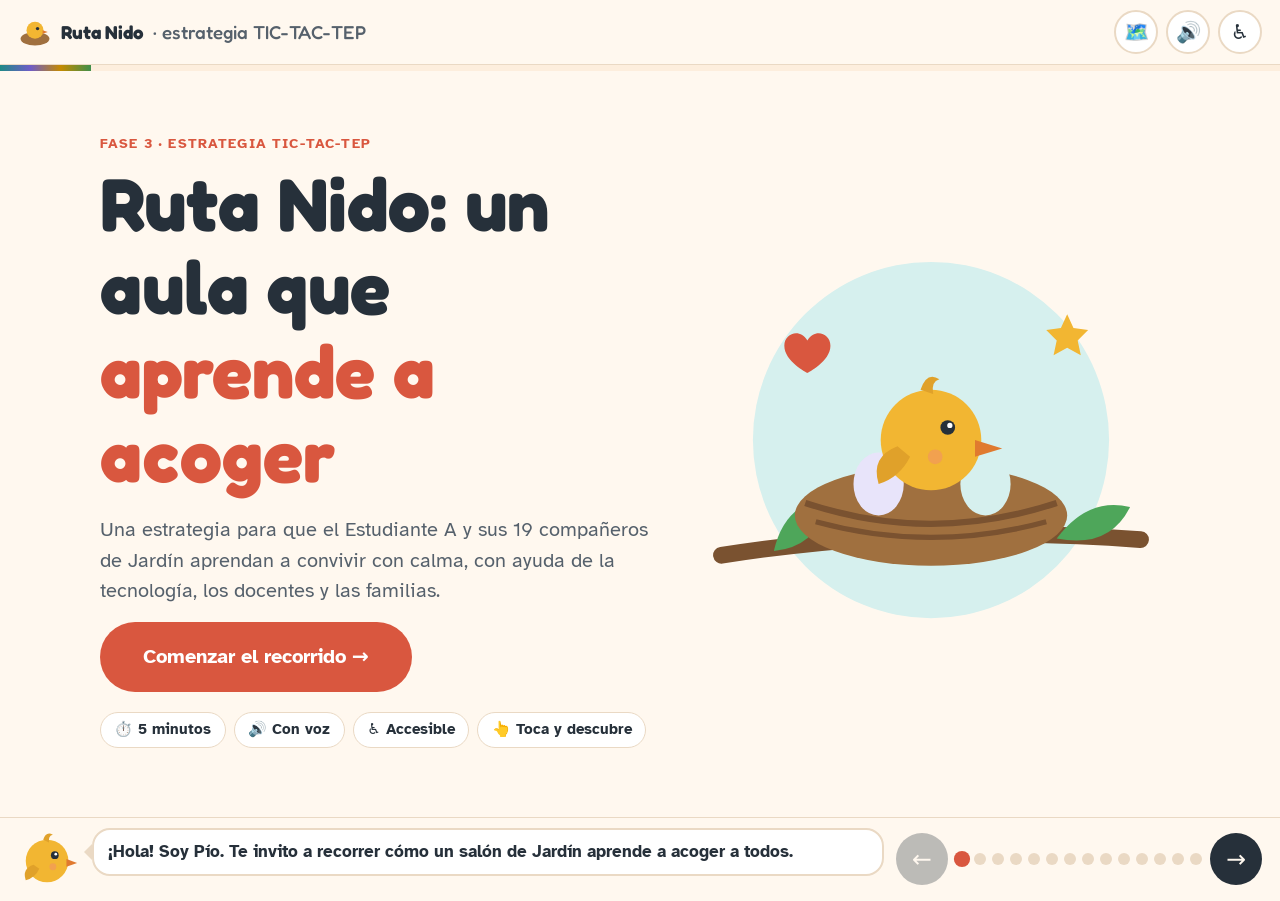
==== ruta-nido/index.html @ b6c03055 "Add files via upload" ====
<!doctype html>
<html lang="es">
<head>
<meta charset="utf-8">
<meta name="viewport" content="width=device-width, initial-scale=1, viewport-fit=cover">
<title>Ruta Nido</title>
<meta name="description" content="Ruta Nido: estrategia TIC-TAC-TEP para un aula de Jardín que aprende a acoger. Presentación interactiva y accesible.">
<link rel="preconnect" href="https://fonts.googleapis.com">
<link rel="preconnect" href="https://fonts.gstatic.com" crossorigin>
<link href="https://fonts.googleapis.com/css2?family=Atkinson+Hyperlegible:wght@400;700&family=Fredoka:wght@500;600;700&family=Lexend:wght@400;600&display=swap" rel="stylesheet">
<style>
:root{
  --bg:#fff8ef; --bg-2:#fdeedd; --surface:#fff; --ink:#26303a; --ink-soft:#56616c; --line:#ead9c4;
  --tic:#1f8a86; --tic-soft:#d6f0ee; --tac1:#6f5cc7; --tac1-soft:#e8e4fa; --tac2:#c48a00; --tac2-soft:#fdf0cc;
  --tep:#3f8f4b; --tep-soft:#dcf1de; --coral:#d9573f; --coral-soft:#fde1da; --sun:#f2b632;
  --focus:#1b4fd8; --shadow:0 12px 34px rgba(80,50,20,.12); --r:24px; --scale:1;
  --fb:"Atkinson Hyperlegible", system-ui, sans-serif; --fh:"Fredoka", "Atkinson Hyperlegible", system-ui, sans-serif;
}
@media (prefers-color-scheme: dark){ :root:not([data-theme="light"]){
  --bg:#1a1e24; --bg-2:#222831; --surface:#2a313b; --ink:#f3ede4; --ink-soft:#c3bbb0; --line:#3b4450;
  --tic:#4cc3bd; --tic-soft:#1f3b3a; --tac1:#a99bf0; --tac1-soft:#352f52; --tac2:#f5c55a; --tac2-soft:#4a3d1c;
  --tep:#7fcf89; --tep-soft:#24402a; --coral:#ff8a74; --coral-soft:#4a2b26; --focus:#8fb0ff; --shadow:0 12px 34px rgba(0,0,0,.4);
}}
:root[data-theme="dark"]{
  --bg:#1a1e24; --bg-2:#222831; --surface:#2a313b; --ink:#f3ede4; --ink-soft:#c3bbb0; --line:#3b4450;
  --tic:#4cc3bd; --tic-soft:#1f3b3a; --tac1:#a99bf0; --tac1-soft:#352f52; --tac2:#f5c55a; --tac2-soft:#4a3d1c;
  --tep:#7fcf89; --tep-soft:#24402a; --coral:#ff8a74; --coral-soft:#4a2b26; --focus:#8fb0ff; --shadow:0 12px 34px rgba(0,0,0,.4);
}
html.hc{ --bg:#000; --bg-2:#000; --surface:#000; --ink:#fff; --ink-soft:#fff; --line:#fff; --tic:#00ffff; --tic-soft:#000;
  --tac1:#ff9cff; --tac1-soft:#000; --tac2:#ffff00; --tac2-soft:#000; --tep:#7CFC00; --tep-soft:#000; --coral:#ffff00; --coral-soft:#000; --focus:#ffff00; --shadow:none }
html.hc .card, html.hc .pop-card, html.hc .flip-face{border:2px solid #fff !important}
html.dys{ --fb:"Lexend", system-ui, sans-serif; --fh:"Lexend", system-ui, sans-serif; letter-spacing:.03em; word-spacing:.12em }
html.calm *, html.calm *::before, html.calm *::after{animation:none !important; transition:none !important}
@media (prefers-reduced-motion: reduce){ *, *::before, *::after{animation-duration:.01ms !important; animation-iteration-count:1 !important; transition-duration:.01ms !important} }

*{box-sizing:border-box}
html{font-size:calc(17px * var(--scale))}
body{margin:0; background:var(--bg); color:var(--ink); font-family:var(--fb); line-height:1.55; overflow:hidden}
h1,h2,h3{font-family:var(--fh); line-height:1.12; margin:0 0 .4em}
h2{font-size:clamp(1.7rem, 4.2vw, 2.8rem)}
h3{font-size:1.25rem}
p{margin:0 0 .8em}
a{color:var(--tic); font-weight:700}
button{font-family:inherit}
:focus-visible{outline:4px solid var(--focus); outline-offset:3px; border-radius:10px}
h1[tabindex="-1"]:focus, h2[tabindex="-1"]:focus{outline:none}
.island-list{display:none; gap:10px; margin-top:12px}
.island-list button{display:flex; align-items:center; gap:12px; width:100%; text-align:left; border:3px solid var(--line); border-radius:18px; padding:12px 14px; background:var(--surface); color:var(--ink); font:700 1rem var(--fb); cursor:pointer}
.island-list .e{font-size:1.8rem}
.island-list small{display:block; font-weight:700; text-transform:uppercase; letter-spacing:.05em; font-size:.72rem}
@media (max-width:620px){ .map-wrap{display:none} .island-list{display:grid} }
.sr{position:absolute; width:1px; height:1px; overflow:hidden; clip:rect(0 0 0 0); white-space:nowrap}
.btn{display:inline-flex; align-items:center; justify-content:center; gap:.45em; padding:.8em 1.4em; border-radius:999px; border:2px solid transparent; font:700 1.02rem var(--fb); cursor:pointer; text-decoration:none; transition:transform .2s, box-shadow .2s; color:var(--ink); background:var(--surface)}
.btn:hover{transform:translateY(-2px); box-shadow:var(--shadow)}
.btn-main{background:var(--coral); color:#fff} html.hc .btn-main{color:#000}
.btn-line{border-color:var(--ink); background:transparent}
.btn-big{font-size:1.2rem; padding:1em 2em}
.card{background:var(--surface); border:1px solid var(--line); border-radius:var(--r); box-shadow:var(--shadow); padding:22px}
.tag{display:inline-block; padding:.25em .8em; border-radius:999px; font-weight:700; font-size:.82rem; text-transform:uppercase; letter-spacing:.06em}

/* ===== layout ===== */
.app{height:100vh; height:100dvh; display:grid; grid-template-rows:auto 1fr auto}
.top{display:flex; align-items:center; justify-content:space-between; gap:12px; padding:10px 18px; border-bottom:1px solid var(--line); background:var(--bg)}
.brand{display:flex; align-items:center; gap:.5em; font:700 1.1rem var(--fh)}
.brand svg{width:34px; height:34px}
.top-actions{display:flex; gap:8px; align-items:center}
.icon-btn{width:44px; height:44px; border-radius:50%; border:2px solid var(--line); background:var(--surface); color:var(--ink); font-size:1.2rem; cursor:pointer; display:grid; place-items:center}
.icon-btn:hover{border-color:var(--ink)}
.progress{height:6px; background:var(--bg-2)}
.progress i{display:block; height:100%; width:0; background:linear-gradient(90deg,var(--tic),var(--tac1),var(--tac2),var(--tep)); transition:width .5s}

.stage{position:relative; overflow:hidden}
.scene{position:absolute; inset:0; overflow-y:auto; overflow-x:hidden; padding:28px 18px 36px; display:flex; flex-direction:column; align-items:center; opacity:0; visibility:hidden; transform:translateX(60px); transition:opacity .5s, transform .5s, visibility 0s .5s}
.scene.back{transform:translateX(-60px)}
.scene.on{opacity:1; visibility:visible; transform:none; transition:opacity .5s, transform .5s}
.inner{width:100%; max-width:1080px; margin:auto 0}
.center{text-align:center}
.kicker{font-weight:700; text-transform:uppercase; letter-spacing:.08em; font-size:.85rem; margin-bottom:.4rem; display:block}
.lead{font-size:1.15rem; color:var(--ink-soft); max-width:60ch}
.center .lead{margin-left:auto; margin-right:auto}

/* guía Pío + navegación */
.guide{display:flex; align-items:center; gap:12px; padding:10px 18px; border-top:1px solid var(--line); background:var(--bg)}
.pio{width:62px; height:62px; flex:none; animation:bob 2.6s ease-in-out infinite}
@keyframes bob{50%{transform:translateY(-5px)}}
.bubble{position:relative; flex:1; background:var(--surface); border:2px solid var(--line); border-radius:18px; padding:9px 14px; font-weight:700; font-size:1rem; min-height:46px; display:flex; align-items:center}
.bubble::before{content:""; position:absolute; left:-10px; top:50%; margin-top:-8px; border:8px solid transparent; border-right-color:var(--line); border-left:0}
.bubble.pop{animation:pop .45s ease}
@keyframes pop{0%{transform:scale(.92); opacity:.3}100%{transform:none; opacity:1}}
.nav{display:flex; align-items:center; gap:8px; flex:none}
.nav .arrow{width:52px; height:52px; border-radius:50%; border:none; background:var(--ink); color:var(--bg); font-size:1.4rem; cursor:pointer}
.nav .arrow:disabled{opacity:.3; cursor:default}
.dots{display:flex; gap:6px; flex-wrap:wrap; max-width:260px; justify-content:center}
.dots button{width:12px; height:12px; border-radius:50%; border:none; background:var(--line); cursor:pointer; padding:0}
.dots button[aria-current="step"]{background:var(--coral); transform:scale(1.35)}
@media (max-width:760px){
  .guide{flex-wrap:wrap; padding:8px 12px}
  .pio{width:44px; height:44px}
  .bubble{font-size:.9rem; padding:6px 10px; min-height:0}
  .nav{width:100%; justify-content:space-between}
  .dots{max-width:200px}
  .scene{padding:18px 16px 28px}
  .brand span.long{display:none}
}

/* ===== 1 portada ===== */
.cover{display:grid; grid-template-columns:1.05fr .95fr; gap:30px; align-items:center}
@media (max-width:800px){ .cover{grid-template-columns:1fr; text-align:center} .cover .lead{margin:0 auto 1em} }
.cover h1{font-size:clamp(2.3rem, 6.5vw, 4.4rem); margin-bottom:.25em}
.cover h1 em{font-style:normal; color:var(--coral)}
.nest-svg{width:100%; max-width:440px; margin:auto}
.egg{animation:wiggle 3s ease-in-out infinite; transform-box:fill-box; transform-origin:bottom center}
.egg.e2{animation-delay:-1s} .egg.e3{animation-delay:-2s}
@keyframes wiggle{0%,80%,100%{transform:rotate(0)}85%{transform:rotate(-8deg)}90%{transform:rotate(8deg)}95%{transform:rotate(-4deg)}}
.leaf{animation:sway 4s ease-in-out infinite; transform-box:fill-box; transform-origin:left center}
@keyframes sway{50%{transform:rotate(6deg)}}
.chips{display:flex; flex-wrap:wrap; gap:8px; margin-top:1.2rem}
@media (max-width:800px){ .chips{justify-content:center} }
.chip{background:var(--surface); border:1px solid var(--line); border-radius:999px; padding:.35em .9em; font-weight:700; font-size:.88rem}

/* ===== 2 situación ===== */
.room-wrap{position:relative; max-width:820px; margin:16px auto 0}
.room-wrap svg{width:100%; height:auto; border-radius:var(--r); box-shadow:var(--shadow)}
.hotspot{position:absolute; width:58px; height:58px; margin:-29px 0 0 -29px; border-radius:50%; border:4px solid #fff; background:var(--coral); color:#fff; font-size:1.5rem; cursor:pointer; box-shadow:0 0 0 0 rgba(217,87,63,.6); animation:ping 1.8s infinite}
.hotspot.seen{background:var(--tep); animation:none}
@keyframes ping{70%{box-shadow:0 0 0 18px rgba(217,87,63,0)}100%{box-shadow:0 0 0 0 rgba(217,87,63,0)}}
.reveal-line{margin-top:18px; font:600 clamp(1.2rem,3vw,1.7rem) var(--fh); opacity:0; transform:translateY(10px); transition:.6s}
.reveal-line.show{opacity:1; transform:none}
.reveal-line em{font-style:normal; color:var(--coral)}
.counter{font-weight:700; color:var(--ink-soft)}

/* ===== 3 propósito ===== */
.question{font:600 clamp(1.4rem, 3.6vw, 2.3rem) var(--fh); max-width:26ch; margin:0 auto .8em}
.three{display:grid; grid-template-columns:repeat(3,1fr); gap:18px; margin-top:12px}
@media (max-width:760px){ .three{grid-template-columns:1fr} }
.flip{perspective:1000px; border:none; background:none; padding:0; cursor:pointer; height:230px; color:inherit; text-align:center}
.flip-in{position:relative; width:100%; height:100%; transition:transform .7s cubic-bezier(.3,1.25,.6,1); transform-style:preserve-3d}
.flip[aria-pressed="true"] .flip-in{transform:rotateY(180deg)}
.flip-face{position:absolute; inset:0; backface-visibility:hidden; border-radius:var(--r); display:flex; flex-direction:column; align-items:center; justify-content:center; gap:8px; padding:18px; box-shadow:var(--shadow); border:1px solid var(--line); background:var(--surface)}
.flip-back{transform:rotateY(180deg)}
.flip-face .big{font-size:3rem}
.flip-face .t{font:700 1.3rem var(--fh)}
.flip-face .hint{font-size:.85rem; color:var(--ink-soft); font-weight:700}
.flip-back p{font-size:1.05rem; margin:0}
html.calm .flip[aria-pressed="true"] .flip-front{display:none}
html.calm .flip[aria-pressed="true"] .flip-back{transform:none}

/* ===== 4 mapa ===== */
.map-wrap{position:relative; max-width:960px; margin:8px auto 0}
.map-wrap svg{width:100%; height:auto}
.island{cursor:pointer}
.island:focus-visible{outline:none}
.island:focus-visible circle.base, .island:hover circle.base{stroke:var(--ink); stroke-width:5}
.island .float{animation:bob 3s ease-in-out infinite}
.path-dash{stroke-dasharray:14 12; animation:march 1.6s linear infinite}
@keyframes march{to{stroke-dashoffset:-26}}
.dua-band{display:block; width:100%; max-width:760px; margin:10px auto 0; border:3px dashed var(--line); border-radius:18px; padding:12px; background:transparent; color:var(--ink); font:700 1.05rem var(--fb); cursor:pointer}
.dua-band:hover{border-color:var(--ink)}

/* ===== momentos comunes ===== */
.moment-head{display:flex; flex-wrap:wrap; align-items:center; justify-content:space-between; gap:12px; margin-bottom:16px}
.moment-head .tag{color:#fff} html.hc .moment-head .tag{color:#000}
.back-map{font-size:.95rem}
.split{display:grid; grid-template-columns:1fr 1fr; gap:20px}
@media (max-width:820px){ .split{grid-template-columns:1fr} }

/* TIC */
.roles{display:grid; grid-template-columns:repeat(3,1fr); gap:14px}
@media (max-width:620px){ .roles{grid-template-columns:1fr} }
.role{border:3px solid var(--line); background:var(--surface); border-radius:20px; padding:18px 12px; cursor:pointer; text-align:center; color:var(--ink); transition:transform .25s, border-color .25s}
.role:hover{transform:translateY(-4px); border-color:var(--tic)}
.role .big{font-size:2.6rem; display:block}
.role b{display:block; font:700 1.15rem var(--fh)}
.role span.s{font-size:.9rem; color:var(--ink-soft)}
.agenda{display:grid; grid-template-columns:repeat(8,1fr); gap:8px; margin-top:12px}
@media (max-width:820px){ .agenda{grid-template-columns:repeat(4,1fr)} }
.picto{border:3px solid var(--line); background:var(--surface); color:var(--ink); border-radius:16px; padding:10px 4px; cursor:pointer; text-align:center; transition:transform .3s, border-color .3s, opacity .3s}
.picto .e{font-size:2rem; display:block}
.picto .n{font-size:.8rem; font-weight:700; display:block; line-height:1.2}
.picto.now{border-color:var(--sun); transform:scale(1.1); box-shadow:0 0 0 5px rgba(242,182,50,.3)}
.picto.done{opacity:.45}

/* TAC crear */
.breathe{display:flex; flex-direction:column; align-items:center; gap:14px; padding:10px}
.balloon{width:190px; height:190px; position:relative; transform:scale(.55); transition:transform 4s ease-in-out}
.balloon.in{transform:scale(1)}
.balloon .body{position:absolute; inset:0; border-radius:50% 50% 48% 48%; background:radial-gradient(circle at 34% 28%, rgba(255,255,255,.55), transparent 38%), #e0503a}
.balloon .face{position:absolute; inset:0; display:grid; place-items:center; font-size:3rem}
.balloon::after{content:""; position:absolute; left:50%; bottom:-46px; width:2px; height:46px; background:var(--ink-soft)}
.breath-label{font:700 1.5rem var(--fh); min-height:1.6em}
.faces{display:flex; flex-wrap:wrap; gap:10px; justify-content:center}
.faces button{border:3px solid var(--line); background:var(--surface); color:var(--ink); border-radius:18px; padding:8px 10px; cursor:pointer; min-width:86px; font-weight:700; font-size:.85rem}
.faces button span{display:block; font-size:2.2rem}
.faces button[aria-pressed="true"]{border-color:var(--tac1); background:var(--tac1-soft); transform:translateY(-3px)}
.book{display:flex; gap:10px; overflow-x:auto; padding:6px 2px 10px; margin-top:10px; min-height:140px}
.page{flex:none; width:150px; background:var(--surface); border:1px solid var(--line); border-radius:14px; padding:10px; text-align:center; box-shadow:var(--shadow); animation:pop .45s}
.page .f{font-size:1.9rem}
.page p{font-size:.85rem; margin:.3em 0 0; font-weight:700}
.book-empty{color:var(--ink-soft); font-size:.95rem; align-self:center}

/* TAC colaborar */
.corner{position:relative; border-radius:var(--r); background:var(--tac2-soft); border:3px dashed var(--tac2); min-height:250px; padding:16px; overflow:hidden}
.corner h3{margin:0}
.corner-items{display:flex; flex-wrap:wrap; gap:8px; margin-top:12px}
.corner-items span{font-size:2.6rem; animation:drop .6s cubic-bezier(.3,1.6,.5,1)}
@keyframes drop{from{transform:translateY(-60px) scale(.4); opacity:0}}
.corner-empty{color:var(--ink-soft); font-weight:700; margin-top:10px}
.objects{display:grid; grid-template-columns:repeat(3,1fr); gap:10px}
.obj{border:3px solid var(--line); background:var(--surface); color:var(--ink); border-radius:16px; padding:10px 6px; cursor:pointer; font-weight:700; font-size:.88rem}
.obj span{display:block; font-size:2rem}
.obj[aria-pressed="true"]{border-color:var(--tac2); background:var(--tac2-soft)}
.notes{display:flex; flex-wrap:wrap; gap:10px; margin-top:14px}
.note{background:#fff3b0; color:#26303a; padding:10px 12px; border-radius:4px 14px 14px 14px; font-weight:700; font-size:.92rem; box-shadow:0 4px 10px rgba(0,0,0,.12); transform:rotate(-2deg); animation:pop .5s}
.note:nth-child(even){transform:rotate(2deg); background:#d9f2ff}
html.hc .note{background:#000; color:#fff; border:2px solid #fff}

/* TEP */
.compare{position:relative; border-radius:var(--r); overflow:hidden; box-shadow:var(--shadow); aspect-ratio:16/10; background:var(--surface)}
.compare svg{position:absolute; inset:0; width:100%; height:100%}
.compare .after{clip-path:inset(0 0 0 var(--cut, 50%))}
.compare .handle{position:absolute; top:0; bottom:0; left:var(--cut, 50%); width:4px; margin-left:-2px; background:#fff; box-shadow:0 0 0 1px rgba(0,0,0,.2); pointer-events:none}
.compare .handle::after{content:"⟷"; position:absolute; top:50%; left:50%; transform:translate(-50%,-50%); width:40px; height:40px; border-radius:50%; background:#fff; color:#26303a; display:grid; place-items:center; font-weight:700; box-shadow:var(--shadow)}
.compare .lbl{position:absolute; top:10px; padding:.25em .8em; border-radius:999px; font-weight:700; font-size:.85rem; background:rgba(255,255,255,.9); color:#26303a}
.slider{width:100%; margin-top:10px; accent-color:var(--tep)}
.wins{display:grid; gap:10px; margin-top:10px}
.win{display:flex; gap:12px; align-items:center; padding:12px 14px; border-radius:16px; background:var(--tep-soft); font-weight:700; opacity:.35; transition:opacity .5s}
.win .ck{width:34px; height:34px; border-radius:50%; flex:none; display:grid; place-items:center; background:var(--surface); border:3px solid var(--tep); color:var(--tep); font-size:1.1rem}
.win.done{opacity:1}
.win.done .ck{background:var(--tep); color:#fff; animation:pop .4s}
.lights{display:flex; gap:12px; margin-top:12px; flex-wrap:wrap}
.lights button{border:3px solid var(--line); background:var(--surface); color:var(--ink); border-radius:18px; padding:10px 14px; cursor:pointer; font-weight:700; display:flex; align-items:center; gap:8px}
.lights i{width:26px; height:26px; border-radius:50%; display:inline-block}

/* DUA wheel */
.wheel-grid{display:grid; grid-template-columns:.9fr 1.1fr; gap:24px; align-items:center}
@media (max-width:820px){ .wheel-grid{grid-template-columns:1fr} }
.wheel{max-width:380px; width:100%; margin:auto; animation:turn 1.2s ease-out}
@keyframes turn{from{transform:rotate(-120deg)}}
.sector{cursor:pointer; transition:transform .25s; transform-origin:200px 200px}
.sector:hover, .sector:focus-visible, .sector.sel{transform:scale(1.05)}
.sector:focus-visible{outline:none}
.sector:focus-visible path{stroke:var(--ink); stroke-width:5}
.dua-panel{min-height:280px}
.dua-panel ul{padding-left:1.1em; margin:0}
.dua-panel li{margin-bottom:.55em}
.dua-panel li b{color:var(--coral)}

/* tools */
.tools{display:grid; grid-template-columns:repeat(3,1fr); gap:16px}
@media (max-width:820px){ .tools{grid-template-columns:1fr 1fr} }
@media (max-width:480px){ .tools{grid-template-columns:1fr} }
.tools .flip{height:210px}
.tools .flip-back{background:var(--tic-soft); text-align:left; align-items:flex-start; justify-content:flex-start; overflow:auto}
.tools .flip-back b{font-family:var(--fh)}
.tools .flip-back p{font-size:.95rem}

/* game */
.game{display:grid; grid-template-columns:1fr 1fr; gap:22px}
@media (max-width:760px){ .game{grid-template-columns:1fr} }
.col{display:grid; gap:10px; align-content:start}
.col h3{margin:0 0 4px}
.pickb{border:3px solid var(--line); background:var(--surface); color:var(--ink); border-radius:16px; padding:12px 14px; cursor:pointer; text-align:left; font-weight:700; font-size:1rem; display:flex; gap:10px; align-items:center; transition:transform .2s, border-color .2s, background .2s}
.pickb .e{font-size:1.6rem}
.pickb[aria-pressed="true"]{border-color:var(--coral); background:var(--coral-soft)}
.pickb.ok{border-color:var(--tep); background:var(--tep-soft); cursor:default}
.pickb.ok::after{content:"✔"; margin-left:auto; color:var(--tep); font-size:1.3rem}
.pickb.no{animation:shake .4s}
@keyframes shake{25%{transform:translateX(-6px)}75%{transform:translateX(6px)}}
.score{font:700 1.3rem var(--fh); text-align:center; margin-top:14px}
.confetti{position:fixed; inset:0; pointer-events:none; z-index:300; overflow:hidden}
.confetti i{position:absolute; top:-20px; width:12px; height:18px; border-radius:3px; animation:fall 2.4s linear forwards}
@keyframes fall{to{transform:translateY(110vh) rotate(720deg)}}

/* cierre */
.end-nest{width:min(420px, 90%); margin:0 auto}
.bird{animation:flyin 1s cubic-bezier(.3,1.3,.5,1) both}
@keyframes flyin{from{transform:translate(-120px,-120px) scale(.3); opacity:0}}
.links{display:flex; flex-wrap:wrap; gap:10px; justify-content:center; margin:16px 0}
.credits{font-size:.9rem; color:var(--ink-soft); max-width:70ch; margin:0 auto}


/* explicaciones */
.explain{display:grid; grid-template-columns:repeat(3,1fr); gap:12px; margin:0 0 16px}
@media (max-width:820px){ .explain{grid-template-columns:1fr} }
.explain > div{background:var(--surface); border:1px solid var(--line); border-top:6px solid var(--c, var(--tic)); border-radius:16px; padding:14px}
.explain b.q{display:block; font:700 1.02rem var(--fh); margin-bottom:.25em}
.explain p{margin:0 0 .4em; font-size:.95rem}
.explain .open{display:flex; flex-wrap:wrap; gap:6px; margin-top:6px}
.explain .open a{font-size:.88rem; padding:.45em .8em; border-radius:999px; background:var(--c, var(--tic)); color:#fff; text-decoration:none; font-weight:700}
html.hc .explain .open a{color:#000}
.caption{font-size:.98rem; background:var(--bg-2); border-radius:12px; padding:10px 14px; margin:8px 0 0}
/* escalera TIC TAC TEP */
.stairs{display:grid; grid-template-columns:repeat(3,1fr); gap:12px; align-items:end; max-width:820px; margin:14px auto 0}
.stair{border:none; cursor:pointer; border-radius:20px 20px 8px 8px; color:#fff; padding:16px 10px; text-align:center; font-family:var(--fb); transition:transform .25s, box-shadow .25s; display:flex; flex-direction:column; justify-content:flex-end; gap:4px}
html.hc .stair{color:#000; border:3px solid #fff}
.stair:hover, .stair[aria-pressed="true"]{transform:translateY(-6px); box-shadow:var(--shadow)}
.stair[aria-pressed="true"]{outline:4px solid var(--ink); outline-offset:3px}
.stair .e{font-size:2.4rem}
.stair b{font:700 1.8rem var(--fh)}
.stair span.s{font-weight:700; font-size:.92rem}
.s1{background:var(--tic); height:150px} .s2{background:var(--tac1); height:205px} .s3{background:var(--tep); height:260px}
.stair-base{max-width:820px; margin:0 auto; height:10px; border-radius:6px; background:var(--line)}
.arrow-up{max-width:820px; margin:6px auto 0; display:flex; justify-content:space-between; font-weight:700; color:var(--ink-soft); font-size:.9rem}
.def{max-width:900px; margin:16px auto 0; text-align:left}
.def-grid{display:grid; grid-template-columns:1fr 1fr; gap:12px; margin-top:10px}
@media (max-width:700px){ .def-grid{grid-template-columns:1fr} }
.def-grid > div{background:var(--bg-2); border-radius:14px; padding:12px 14px}
.def-grid b{display:block; font:700 .95rem var(--fh); margin-bottom:.2em}
/* kit */
.kitgrid{display:grid; grid-template-columns:repeat(auto-fill, minmax(230px,1fr)); gap:12px; margin-top:14px; text-align:left}
.kitc{font-weight:400; display:flex; flex-direction:column; gap:4px; text-decoration:none; color:var(--ink); background:var(--surface); border:1px solid var(--line); border-left:8px solid var(--c); border-radius:16px; padding:14px; box-shadow:var(--shadow); transition:transform .2s}
a.kitc:hover{transform:translateY(-4px)}
.kitc .e{font-size:1.9rem}
.kitc b{font:700 1.08rem var(--fh)}
.kitc .m{font-size:.85rem; color:var(--ink-soft)}
.kitc .go{margin-top:auto; font-weight:700; color:var(--c)}
.kitc.todo{border-left-style:dashed; background:var(--bg-2)}

/* modal */
.modal{position:fixed; inset:0; z-index:250; display:none; place-items:center; padding:16px; background:rgba(20,24,30,.55)}
.modal.open{display:grid}
.pop-card{background:var(--surface); color:var(--ink); border-radius:var(--r); max-width:560px; width:100%; max-height:85vh; overflow:auto; padding:26px; box-shadow:0 30px 80px rgba(0,0,0,.35); animation:pop .35s}
.pop-card .big{font-size:3rem}
.pop-card ul, .pop-card ol{padding-left:1.2em}
.pop-card li{margin-bottom:.4em}
.pop-actions{display:flex; gap:10px; flex-wrap:wrap; margin-top:16px}

/* a11y panel */
.a11y{position:fixed; right:14px; top:68px; z-index:260; width:min(320px, calc(100vw - 28px)); background:var(--surface); border:1px solid var(--line); border-radius:20px; box-shadow:0 20px 60px rgba(0,0,0,.25); padding:16px; display:none}
.a11y.open{display:block; animation:pop .3s}
.opt{display:flex; justify-content:space-between; align-items:center; gap:10px; padding:9px 0; border-bottom:1px solid var(--line); font-weight:700}
.opt:last-child{border-bottom:none}
.toggle{position:relative; width:52px; height:28px; border-radius:999px; border:2px solid var(--ink); background:var(--bg-2); cursor:pointer; flex:none}
.toggle::after{content:""; position:absolute; top:3px; left:3px; width:18px; height:18px; border-radius:50%; background:var(--ink); transition:left .2s}
.toggle[aria-checked="true"]{background:var(--tic)}
.toggle[aria-checked="true"]::after{left:27px; background:#fff}
.size button{width:38px; height:34px; border-radius:10px; border:2px solid var(--ink); background:var(--bg); color:var(--ink); font-weight:700; cursor:pointer}
</style>
</head>
<body>
<div class="app">
  <header>
    <div class="top">
      <div class="brand"><svg viewBox="0 0 40 40" aria-hidden="true"><ellipse cx="20" cy="28" rx="17" ry="8" fill="#a0703f"/><circle cx="20" cy="18" r="10" fill="#f2b632"/><circle cx="23" cy="16" r="2" fill="#26303a"/><path d="M29 18l6 2-6 2z" fill="#e07a2f"/></svg>Ruta Nido <span class="long" style="font-weight:500; color:var(--ink-soft)">· estrategia TIC-TAC-TEP</span></div>
      <div class="top-actions">
        <button class="icon-btn" id="mapBtn" aria-label="Ir al mapa de la ruta" title="Mapa">🗺️</button>
        <button class="icon-btn" id="sayBtn" aria-label="Escuchar a Pío" title="Escuchar">🔊</button>
        <button class="icon-btn" id="aBtn" aria-label="Opciones de accesibilidad" aria-expanded="false" aria-controls="a11y" title="Accesibilidad">♿</button>
      </div>
    </div>
    <div class="progress" aria-hidden="true"><i id="prog"></i></div>
  </header>

  <main class="stage" id="stage">

  <!-- 1 PORTADA -->
  <section class="scene" data-title="Portada" data-pio="¡Hola! Soy Pío. Te invito a recorrer cómo un salón de Jardín aprende a acoger a todos." aria-labelledby="h1">
    <div class="inner cover">
      <div>
        <span class="kicker" style="color:var(--coral)">Fase 3 · Estrategia TIC-TAC-TEP</span>
        <h1 id="h1">Ruta Nido: un aula que <em>aprende a acoger</em></h1>
        <p class="lead">Una estrategia para que el Estudiante A y sus 19 compañeros de Jardín aprendan a convivir con calma, con ayuda de la tecnología, los docentes y las familias.</p>
        <button class="btn btn-main btn-big" data-go="1">Comenzar el recorrido →</button>
        <div class="chips"><span class="chip">⏱️ 5 minutos</span><span class="chip">🔊 Con voz</span><span class="chip">♿ Accesible</span><span class="chip">👆 Toca y descubre</span></div>
      </div>
      <svg class="nest-svg" viewBox="0 0 420 380" aria-hidden="true">
        <circle cx="210" cy="190" r="170" fill="var(--tic-soft)"/>
        <path d="M10 300 Q 200 270 410 285" stroke="#7a5230" stroke-width="16" fill="none" stroke-linecap="round"/>
        <path class="leaf" d="M330 284 q 30 -40 70 -30 q -20 40 -70 30z" fill="#4ea65a"/>
        <path class="leaf" d="M60 296 q 10 -45 50 -50 q -5 45 -50 50z" fill="#4ea65a" style="animation-delay:-2s"/>
        <ellipse cx="210" cy="262" rx="130" ry="48" fill="#a0703f"/>
        <path d="M90 250 q 120 40 240 0" stroke="#7a5230" stroke-width="6" fill="none"/>
        <path d="M100 268 q 110 30 220 0" stroke="#7a5230" stroke-width="5" fill="none"/>
        <ellipse class="egg" cx="160" cy="232" rx="24" ry="30" fill="#e8e4fa"/>
        <ellipse class="egg e2" cx="262" cy="232" rx="24" ry="30" fill="#d6f0ee"/>
        <g class="egg e3"><circle cx="210" cy="190" r="48" fill="#f2b632"/><circle cx="226" cy="178" r="7" fill="#26303a"/><circle cx="228" cy="176" r="2.5" fill="#fff"/>
          <path d="M252 190 l 26 8 l -26 8z" fill="#e07a2f"/><path d="M178 196 q -26 10 -18 36 q 20 -6 30 -26z" fill="#e0a12a"/>
          <path d="M200 142 q 6 -18 18 -10 q -8 2 -6 14z" fill="#e0a12a"/><circle cx="214" cy="206" r="7" fill="#f28b6b" opacity=".5"/></g>
        <g fill="var(--coral)"><path d="M70 100c0-12 15-17 22-5 7-12 22-7 22 5 0 15-22 26-22 26s-22-11-22-26z" class="egg"/></g>
        <g fill="var(--sun)"><path d="M340 70l6 13 14 2-10 10 3 14-13-7-13 7 3-14-10-10 14-2z" class="egg e2"/></g>
      </svg>
    </div>
  </section>

  <!-- 2 SITUACIÓN -->
  <section class="scene" data-title="¿Qué pasa en Jardín?" data-pio="Toca los tres puntos rojos para descubrir qué pasa en el salón." aria-labelledby="h2">
    <div class="inner center">
      <span class="kicker" style="color:var(--coral)">La situación</span>
      <h2 id="h2">¿Qué pasa en Jardín?</h2>
      <p class="counter" id="spotCount">Descubiertos: 0 de 3</p>
      <div class="room-wrap">
        <svg viewBox="0 0 800 440" aria-hidden="true">
          <rect width="800" height="440" fill="#fdeedd"/>
          <rect y="330" width="800" height="110" fill="#e6cfae"/>
          <rect x="250" y="40" width="300" height="150" rx="10" fill="#2f5d50"/><rect x="262" y="52" width="276" height="126" rx="6" fill="#3d7566"/>
          <text x="400" y="125" text-anchor="middle" font-size="34" fill="#fff" font-family="Fredoka, Atkinson Hyperlegible, sans-serif">A B C</text>
          <rect x="650" y="110" width="110" height="220" rx="8" fill="#a0703f"/><circle cx="740" cy="225" r="7" fill="#f2b632"/>
          <rect x="40" y="60" width="140" height="100" rx="8" fill="#d6f0ee" stroke="#fff" stroke-width="6"/>
          <g font-size="38">
            <text x="110" y="300">🧒</text><text x="170" y="320">👧</text><text x="240" y="300">🧒🏽</text><text x="310" y="322">👦</text>
            <text x="380" y="300">👧🏻</text><text x="450" y="322">🧒🏾</text><text x="520" y="300">👦🏼</text><text x="580" y="322">👧🏽</text>
            <text x="140" y="390">👦🏻</text><text x="230" y="400">👧🏾</text><text x="330" y="392">🧒</text><text x="430" y="402">👧</text><text x="520" y="392">👦🏽</text>
          </g>
          <g font-size="30"><text x="70" y="240">🗯️</text><text x="560" y="230">💬</text><text x="300" y="235">🎵</text></g>
          <text x="600" y="90" font-size="44">🧑‍🏫</text><text x="470" y="250" font-size="40">🧑‍🏫</text>
        </svg>
        <button class="hotspot" style="left:13%; top:52%" data-spot="0" aria-label="Punto 1: el ruido">🔊</button>
        <button class="hotspot" style="left:66%; top:26%" data-spot="1" aria-label="Punto 2: los adultos">🔄</button>
        <button class="hotspot" style="left:88%; top:55%" data-spot="2" aria-label="Punto 3: la puerta">🚪</button>
      </div>
      <p class="reveal-line" id="sitLine">No es solo un problema de conducta: <em>es una barrera del entorno</em> que podemos cambiar.</p>
    </div>
  </section>

  <!-- 3 PROPÓSITO -->
  <section class="scene" data-title="Nuestro propósito" data-pio="Esta es nuestra pregunta. Toca cada tarjeta para conocer el plan." aria-labelledby="h3">
    <div class="inner center">
      <span class="kicker" style="color:var(--coral)">Nuestro propósito</span>
      <h2 id="h3" class="question">¿Cómo construir un aula respetuosa y segura donde todos puedan convivir y aprender?</h2>
      <div class="three">
        <button class="flip" aria-pressed="false"><div class="flip-in">
          <div class="flip-face flip-front"><span class="big" aria-hidden="true">👥</span><span class="t">¿Con quiénes?</span><span class="hint">Toca para ver ↻</span></div>
          <div class="flip-face flip-back" style="background:var(--tic-soft)"><span class="t">Con todos</span><p>El Estudiante A, sus 19 compañeros, la directora de curso, los docentes que rotan, orientación y las familias.</p></div></div></button>
        <button class="flip" aria-pressed="false"><div class="flip-in">
          <div class="flip-face flip-front"><span class="big" aria-hidden="true">🏫</span><span class="t">¿Dónde?</span><span class="hint">Toca para ver ↻</span></div>
          <div class="flip-face flip-back" style="background:var(--tac1-soft)"><span class="t">En Jardín</span><p>Un colegio público de Bogotá, en el primer año del estudiante y con su diagnóstico todavía en estudio.</p></div></div></button>
        <button class="flip" aria-pressed="false"><div class="flip-in">
          <div class="flip-face flip-front"><span class="big" aria-hidden="true">🗓️</span><span class="t">¿Para qué?</span><span class="hint">Toca para ver ↻</span></div>
          <div class="flip-face flip-back" style="background:var(--tep-soft)"><span class="t">En 8 semanas</span><p>Rutinas, palabras y un rincón de calma comunes a todos los adultos y a la casa, diseñados con los niños.</p></div></div></button>
      </div>
    </div>
  </section>

  <!-- TIC TAC TEP -->
  <section class="scene" data-title="¿Qué son TIC, TAC y TEP?" data-pio="Son tres formas de usar la tecnología. Toca cada escalón: van de informar, a aprender, a transformar." aria-labelledby="hT">
    <div class="inner center">
      <span class="kicker" style="color:var(--coral)">Antes de empezar</span>
      <h2 id="hT">¿Qué son TIC, TAC y TEP?</h2>
      <p class="lead">Son tres formas de usar la tecnología en la escuela. Funcionan como una escalera: cada escalón usa la tecnología para algo más profundo. Toca cada escalón.</p>
      <div class="stairs" role="group" aria-label="Escalera TIC, TAC, TEP">
        <button class="stair s1" data-tt="0" aria-pressed="false"><span class="e" aria-hidden="true">📣</span><b>TIC</b><span class="s">Informar y comunicar</span></button>
        <button class="stair s2" data-tt="1" aria-pressed="false"><span class="e" aria-hidden="true">📖</span><b>TAC</b><span class="s">Aprender y crear</span></button>
        <button class="stair s3" data-tt="2" aria-pressed="false"><span class="e" aria-hidden="true">🌱</span><b>TEP</b><span class="s">Participar y transformar</span></button>
      </div>
      <div class="stair-base" aria-hidden="true"></div>
      <div class="arrow-up" aria-hidden="true"><span>La tecnología informa</span><span>→</span><span>enseña</span><span>→</span><span>transforma</span></div>
      <div class="card def" id="ttPanel" aria-live="polite"><h3>👆 Toca un escalón para ver qué significa</h3><p style="margin:0">Verás la sigla, una explicación sencilla, un ejemplo de la vida diaria y cómo aparece en la Ruta Nido.</p></div>
    </div>
  </section>

  <!-- 4 MAPA -->
  <section class="scene" data-title="El mapa de la ruta" data-pio="Cada isla prepara la siguiente. ¡Elige una para empezar, o sigue con la flecha!" aria-labelledby="h4">
    <div class="inner center">
      <span class="kicker" style="color:var(--coral)">La ruta</span>
      <h2 id="h4">Cuatro islas, un solo camino</h2>
      <div class="map-wrap">
        <svg viewBox="0 0 960 360" role="group" aria-label="Mapa de la ruta con cuatro momentos">
          <path class="path-dash" d="M90 250 C 220 120, 300 120, 360 200 S 520 300, 600 190 S 760 90, 870 170" stroke="#c9a77c" stroke-width="10" fill="none" stroke-linecap="round"/>
          <g class="island" tabindex="0" role="button" data-go="5" aria-label="Isla 1, TIC: todos sabemos lo mismo">
            <g class="float"><circle class="base" cx="120" cy="220" r="78" fill="var(--tic-soft)" stroke="var(--tic)" stroke-width="4"/>
            <text x="120" y="205" text-anchor="middle" font-size="44">📣</text>
            <text x="120" y="240" text-anchor="middle" font-family="Fredoka, Atkinson Hyperlegible, sans-serif" font-weight="700" font-size="22" fill="var(--tic)">TIC</text>
            <text x="120" y="262" text-anchor="middle" font-size="14" font-weight="700" fill="var(--ink)">Todos sabemos</text><text x="120" y="279" text-anchor="middle" font-size="14" font-weight="700" fill="var(--ink)">lo mismo</text></g></g>
          <g class="island" tabindex="0" role="button" data-go="6" aria-label="Isla 2, TAC: mi libro de calma">
            <g class="float" style="animation-delay:-.8s"><circle class="base" cx="360" cy="170" r="78" fill="var(--tac1-soft)" stroke="var(--tac1)" stroke-width="4"/>
            <text x="360" y="155" text-anchor="middle" font-size="44">📖</text>
            <text x="360" y="190" text-anchor="middle" font-family="Fredoka, Atkinson Hyperlegible, sans-serif" font-weight="700" font-size="22" fill="var(--tac1)">TAC</text>
            <text x="360" y="212" text-anchor="middle" font-size="14" font-weight="700" fill="var(--ink)">Mi libro</text><text x="360" y="229" text-anchor="middle" font-size="14" font-weight="700" fill="var(--ink)">de calma</text></g></g>
          <g class="island" tabindex="0" role="button" data-go="7" aria-label="Isla 3, TAC: el pacto del nido">
            <g class="float" style="animation-delay:-1.6s"><circle class="base" cx="600" cy="210" r="78" fill="var(--tac2-soft)" stroke="var(--tac2)" stroke-width="4"/>
            <text x="600" y="195" text-anchor="middle" font-size="44">🤝</text>
            <text x="600" y="230" text-anchor="middle" font-family="Fredoka, Atkinson Hyperlegible, sans-serif" font-weight="700" font-size="22" fill="var(--tac2)">TAC</text>
            <text x="600" y="252" text-anchor="middle" font-size="14" font-weight="700" fill="var(--ink)">El pacto</text><text x="600" y="269" text-anchor="middle" font-size="14" font-weight="700" fill="var(--ink)">del nido</text></g></g>
          <g class="island" tabindex="0" role="button" data-go="8" aria-label="Isla 4, TEP: nuestro salón acoge">
            <g class="float" style="animation-delay:-2.4s"><circle class="base" cx="840" cy="160" r="78" fill="var(--tep-soft)" stroke="var(--tep)" stroke-width="4"/>
            <text x="840" y="145" text-anchor="middle" font-size="44">🌱</text>
            <text x="840" y="180" text-anchor="middle" font-family="Fredoka, Atkinson Hyperlegible, sans-serif" font-weight="700" font-size="22" fill="var(--tep)">TEP</text>
            <text x="840" y="202" text-anchor="middle" font-size="14" font-weight="700" fill="var(--ink)">Nuestro salón</text><text x="840" y="219" text-anchor="middle" font-size="14" font-weight="700" fill="var(--ink)">acoge</text></g></g>
          <text x="40" y="340" font-size="15" font-weight="700" fill="var(--ink-soft)">acceder y comunicar → aprender y crear → colaborar y construir → participar y transformar</text>
        </svg>
      </div>
      <div class="island-list">
        <button data-go="5" style="border-color:var(--tic)"><span class="e" aria-hidden="true">📣</span><span><small style="color:var(--tic)">1 · TIC · acceder y comunicar</small>Todos sabemos lo mismo</span></button>
        <button data-go="6" style="border-color:var(--tac1)"><span class="e" aria-hidden="true">📖</span><span><small style="color:var(--tac1)">2 · TAC · aprender y crear</small>Mi libro de calma</span></button>
        <button data-go="7" style="border-color:var(--tac2)"><span class="e" aria-hidden="true">🤝</span><span><small style="color:var(--tac2)">3 · TAC · colaborar y construir</small>El pacto del nido</span></button>
        <button data-go="8" style="border-color:var(--tep)"><span class="e" aria-hidden="true">🌱</span><span><small style="color:var(--tep)">4 · TEP · participar y transformar</small>Nuestro salón acoge</span></button>
      </div>
      <button class="dua-band" data-go="9">🎡 Rueda DUA: la usamos en todas las islas para quitar barreras →</button>
    </div>
  </section>

  <!-- 5 TIC -->
  <section class="scene" data-title="TIC · Todos sabemos lo mismo" data-pio="La misma información, en el formato que cada uno entiende. Toca las tarjetas y los dibujos." aria-labelledby="h5">
    <div class="inner">
      <div class="moment-head"><div><span class="tag" style="background:var(--tic)">Isla 1 · TIC · acceder y comunicar</span><h2 id="h5" style="margin-top:.3em">Todos sabemos lo mismo</h2></div><button class="btn btn-line back-map" data-go="4">🗺️ Volver al mapa</button></div>
      <div class="explain" style="--c:var(--tic)">
        <div><b class="q">🧩 ¿Qué hacemos?</b><p>Usamos la tecnología para que la misma información llegue a todos: niños, docentes que rotan y familias, cada uno en el formato que entiende.</p></div>
        <div><b class="q">🎯 ¿Para qué?</b><p>Hoy cada adulto responde distinto y los niños no saben qué viene. Si todos sabemos lo mismo, el niño encuentra coherencia y seguridad.</p></div>
        <div><b class="q">📍 ¿Dónde se aplica?</b><p>En el tablero del aula, en la carpeta del equipo y en la nevera de la casa.</p><div class="open"><a href="recursos/agenda.html" target="_blank" rel="noopener">Agenda visual ↗</a><a href="recursos/docentes.html" target="_blank" rel="noopener">Guía docentes ↗</a><a href="recursos/familias.html" target="_blank" rel="noopener">Guía familias ↗</a></div></div>
      </div>
      <div class="roles">
        <button class="role" data-modal="kids"><span class="big" aria-hidden="true">🧒</span><b>Niños</b><span class="s">Agenda con dibujos y voz</span></button>
        <button class="role" data-modal="teachers"><span class="big" aria-hidden="true">🧑‍🏫</span><b>Docentes</b><span class="s">Una ficha de 4 pasos</span></button>
        <button class="role" data-modal="families"><span class="big" aria-hidden="true">👨‍👩‍👦</span><b>Familias</b><span class="s">Mensajes de voz y agenda</span></button>
      </div>
      <div class="card" style="margin-top:18px">
        <div style="display:flex; justify-content:space-between; align-items:center; gap:10px; flex-wrap:wrap"><h3 style="margin:0">La agenda visual del día</h3><button class="btn btn-main" id="playDay">▶ Recorrer el día</button></div>
        <p class="caption">💡 <b>¿Qué es la agenda visual?</b> Una fila de dibujos que muestra, en orden, lo que pasará en el día. Los niños de cinco años todavía no leen: ver qué viene después les da calma y evita instrucciones largas. Pulse «Recorrer el día» o toque cada dibujo.</p>
        <div class="agenda" id="agenda"></div>
        <p class="sr" id="agLive" aria-live="polite"></p>
      </div>
    </div>
  </section>

  <!-- 6 TAC crear -->
  <section class="scene" data-title="TAC · Mi libro de calma" data-pio="El globo se puso nervioso. ¡Respiremos con él! Luego elige una carita para crear una página." aria-labelledby="h6">
    <div class="inner">
      <div class="moment-head"><div><span class="tag" style="background:var(--tac1)">Isla 2 · TAC · aprender y crear</span><h2 id="h6" style="margin-top:.3em">Mi libro de calma</h2></div><button class="btn btn-line back-map" data-go="4">🗺️ Volver al mapa</button></div>
      <div class="explain" style="--c:var(--tac1)">
        <div><b class="q">🧩 ¿Qué hacemos?</b><p>Los niños aprenden a reconocer cómo se sienten con un cuento narrado y crean su propia página: «Cuando me siento ___, yo puedo ___».</p></div>
        <div><b class="q">🎯 ¿Para qué?</b><p>El niño no recibe una regla: crea su estrategia con su dibujo y su voz. Por eso la recuerda y la usa cuando la necesita.</p></div>
        <div><b class="q">📍 ¿Dónde se aplica?</b><p>En el tablero (cuento), en estaciones con tableta (libro) y en la tableta del rincón de calma.</p><div class="open"><a href="recursos/cuento.html" target="_blank" rel="noopener">Cuento ↗</a><a href="recursos/libro-de-calma.html" target="_blank" rel="noopener">Libro de calma ↗</a><a href="recursos/rincon-de-calma.html" target="_blank" rel="noopener">Rincón digital ↗</a></div></div>
      </div>
      <div class="split">
        <div class="card breathe">
          <h3>Respira con el globo</h3>
          <div class="balloon" id="balloon" aria-hidden="true"><div class="body"></div><div class="face" id="bFace">😣</div></div>
          <p class="breath-label" id="bLabel" aria-live="polite">¿Listos?</p>
          <button class="btn btn-main" id="bBtn">🌬️ Respirar 3 veces</button>
        </div>
        <div class="card">
          <h3>Crea una página del libro</h3>
          <p>1. ¿Cómo te sientes?</p>
          <div class="faces" id="faces" role="group" aria-label="Elige cómo te sientes"></div>
          <p style="margin-top:12px">2. Pío te sugiere qué hacer y la página se guarda:</p>
          <div class="book" id="book" aria-live="polite"><span class="book-empty">El libro del curso está vacío.</span></div>
          <p style="font-size:.9rem; color:var(--ink-soft); margin:0">En el aula, cada niño dibuja y graba su voz en la tableta.</p>
        </div>
      </div>
    </div>
  </section>

  <!-- 7 TAC colaborar -->
  <section class="scene" data-title="TAC · El pacto del nido" data-pio="Los niños votan qué tendrá su rincón de calma. ¡Elige tres objetos y aparecerá el pacto!" aria-labelledby="h7">
    <div class="inner">
      <div class="moment-head"><div><span class="tag" style="background:var(--tac2)">Isla 3 · TAC · colaborar y construir</span><h2 id="h7" style="margin-top:.3em">El pacto del nido</h2></div><button class="btn btn-line back-map" data-go="4">🗺️ Volver al mapa</button></div>
      <div class="explain" style="--c:var(--tac2)">
        <div><b class="q">🧩 ¿Qué hacemos?</b><p>El grupo vota con dibujos qué tendrá su rincón de calma y cuáles serán sus normas. Las familias comparten canciones, juegos y objetos de su casa.</p></div>
        <div><b class="q">🎯 ¿Para qué?</b><p>La convivencia pasa de ser una orden a un acuerdo de todos. El Estudiante A participa como coautor y el grupo deja de temerle.</p></div>
        <div><b class="q">📍 ¿Dónde se aplica?</b><p>En el tablero o la tableta (votaciones) y en un muro privado de Padlet para las familias.</p><div class="open"><a href="recursos/asamblea.html" target="_blank" rel="noopener">Votaciones ↗</a><a href="recursos/index.html#padlet" target="_blank" rel="noopener">Crear el Padlet ↗</a></div></div>
      </div>
      <div class="split">
        <div>
          <h3>Vota: ¿qué tendrá nuestro rincón?</h3>
          <div class="objects" id="objects"></div>
          <button class="btn btn-line" style="margin-top:14px" data-modal="wall">👨‍👩‍👧 Ver el muro de las familias</button>
        </div>
        <div class="corner" aria-live="polite">
          <h3>🧺 Nuestro rincón de calma</h3>
          <div class="corner-items" id="cornerItems"></div>
          <p class="corner-empty" id="cornerEmpty">Todavía está vacío. ¡Vota!</p>
          <div class="notes" id="pact"></div>
        </div>
      </div>
    </div>
  </section>

  <!-- 8 TEP -->
  <section class="scene" data-title="TEP · Nuestro salón acoge" data-pio="Ahora los niños deciden. Mueve la barra para ver el salón antes y después." aria-labelledby="h8">
    <div class="inner">
      <div class="moment-head"><div><span class="tag" style="background:var(--tep)">Isla 4 · TEP · participar y transformar</span><h2 id="h8" style="margin-top:.3em">Nuestro salón acoge</h2></div><button class="btn btn-line back-map" data-go="4">🗺️ Volver al mapa</button></div>
      <div class="explain" style="--c:var(--tep)">
        <div><b class="q">🧩 ¿Qué hacemos?</b><p>Los niños usan el rincón que diseñaron, revisan cada semana en asamblea cómo se sintieron y deciden si mantienen sus acuerdos.</p></div>
        <div><b class="q">🎯 ¿Para qué?</b><p>Que el cambio sea real y visible: un rincón en uso, un pacto vivo y un protocolo firmado por todos los adultos que pasa al PIAR.</p></div>
        <div><b class="q">📍 ¿Dónde se aplica?</b><p>En la asamblea semanal de 10 minutos, en el rincón de calma y en el registro del equipo.</p><div class="open"><a href="recursos/asamblea.html" target="_blank" rel="noopener">Asamblea ↗</a><a href="recursos/rincon-de-calma.html" target="_blank" rel="noopener">Rincón ↗</a><a href="recursos/docentes.html" target="_blank" rel="noopener">Registro ↗</a></div></div>
      </div>
      <div class="split">
        <div>
          <div class="compare" id="compare">
            <svg viewBox="0 0 640 400" aria-hidden="true"><rect width="640" height="400" fill="#c9c4bd"/><rect y="300" width="640" height="100" fill="#a8a29a"/>
              <rect x="200" y="40" width="240" height="120" rx="8" fill="#5c625f"/><g font-size="40" opacity=".85"><text x="60" y="280">😣</text><text x="160" y="300">😟</text><text x="270" y="280">😠</text><text x="380" y="300">😢</text><text x="480" y="280">😣</text><text x="120" y="370">😟</text><text x="300" y="380">😨</text><text x="460" y="370">😠</text></g>
              <g font-size="34"><text x="70" y="140">🔊</text><text x="520" y="120">🔊</text><text x="560" y="230">🚪</text></g></svg>
            <svg class="after" viewBox="0 0 640 400" aria-hidden="true"><rect width="640" height="400" fill="#fff4e0"/><rect y="300" width="640" height="100" fill="#f2d9b0"/>
              <rect x="200" y="40" width="240" height="120" rx="8" fill="#2f5d50"/><g font-size="22"><text x="215" y="85">👋🗓️🎲✏️</text><text x="215" y="130">🧸🍎🎵🎒</text></g>
              <rect x="470" y="190" width="150" height="120" rx="16" fill="#e8e4fa" stroke="#6f5cc7" stroke-width="4"/><text x="545" y="245" text-anchor="middle" font-size="36">🧸🛋️</text><text x="545" y="290" text-anchor="middle" font-size="16" font-weight="700" fill="#6f5cc7">rincón de calma</text>
              <rect x="30" y="40" width="140" height="110" rx="6" fill="#fff3b0"/><text x="100" y="80" text-anchor="middle" font-size="16" font-weight="700" fill="#26303a">Nuestro</text><text x="100" y="100" text-anchor="middle" font-size="16" font-weight="700" fill="#26303a">pacto</text><text x="100" y="132" text-anchor="middle" font-size="22">✋🤫🤝</text>
              <g font-size="40"><text x="60" y="280">😊</text><text x="160" y="300">😄</text><text x="270" y="280">🙂</text><text x="380" y="300">😊</text><text x="120" y="370">😄</text><text x="300" y="380">🙂</text><text x="440" y="370">😊</text></g></svg>
            <span class="lbl" style="left:10px">Antes</span><span class="lbl" style="right:10px">Después</span>
            <span class="handle" aria-hidden="true"></span>
          </div>
          <label for="cut" class="sr">Comparar el salón antes y después</label>
          <input type="range" id="cut" class="slider" min="0" max="100" value="50">
        </div>
        <div class="card">
          <h3>Lo que cambia</h3>
          <div class="wins" id="wins">
            <div class="win"><span class="ck" aria-hidden="true">✓</span>Un rincón de calma que los niños diseñaron y usan</div>
            <div class="win"><span class="ck" aria-hidden="true">✓</span>Asamblea cada semana: votan y revisan el pacto</div>
            <div class="win"><span class="ck" aria-hidden="true">✓</span>Todos los adultos firman el mismo protocolo</div>
            <div class="win"><span class="ck" aria-hidden="true">✓</span>Lo que funciona pasa al PIAR del Estudiante A</div>
          </div>
          <h3 style="margin-top:16px">Semáforo de la asamblea</h3>
          <div class="lights">
            <button data-light="Me sentí tranquilo esta semana."><i style="background:#3fa34d"></i>Tranquilo</button>
            <button data-light="A veces fue difícil, pero usé mi pausa."><i style="background:#f2b632"></i>A veces</button>
            <button data-light="Fue difícil. Lo hablamos en la asamblea."><i style="background:#e0503a"></i>Difícil</button>
          </div>
        </div>
      </div>
    </div>
  </section>

  <!-- 9 DUA -->
  <section class="scene" data-title="La rueda DUA" data-pio="No usamos todo: elegimos lo que quita barreras. Toca cada parte de la rueda." aria-labelledby="h9">
    <div class="inner">
      <span class="kicker" style="color:var(--coral)">Diseño Universal para el Aprendizaje</span>
      <h2 id="h9">La rueda DUA que nos guía</h2>
      <div class="wheel-grid">
        <svg class="wheel" viewBox="0 0 400 400" role="group" aria-label="Rueda DUA con tres principios">
          <g class="sector" tabindex="0" role="button" data-dua="0" aria-label="Implicación: el porqué"><path d="M200 200 L200 20 A180 180 0 0 1 355.9 290 Z" fill="var(--coral-soft)" stroke="var(--surface)" stroke-width="4"/><text x="282" y="150" text-anchor="middle" font-size="38">💛</text><text x="282" y="186" text-anchor="middle" font-family="Fredoka, Atkinson Hyperlegible, sans-serif" font-weight="700" font-size="17" fill="var(--ink)">Implicación</text><text x="282" y="206" text-anchor="middle" font-size="13" fill="var(--ink)">el porqué</text></g>
          <g class="sector" tabindex="0" role="button" data-dua="1" aria-label="Representación: el qué"><path d="M200 200 L355.9 290 A180 180 0 0 1 44.1 290 Z" fill="var(--tic-soft)" stroke="var(--surface)" stroke-width="4"/><text x="200" y="300" text-anchor="middle" font-size="38">👀</text><text x="200" y="336" text-anchor="middle" font-family="Fredoka, Atkinson Hyperlegible, sans-serif" font-weight="700" font-size="17" fill="var(--ink)">Representación</text><text x="200" y="356" text-anchor="middle" font-size="13" fill="var(--ink)">el qué</text></g>
          <g class="sector" tabindex="0" role="button" data-dua="2" aria-label="Acción y expresión: el cómo"><path d="M200 200 L44.1 290 A180 180 0 0 1 200 20 Z" fill="var(--tac1-soft)" stroke="var(--surface)" stroke-width="4"/><text x="118" y="150" text-anchor="middle" font-size="38">🙌</text><text x="118" y="186" text-anchor="middle" font-family="Fredoka, Atkinson Hyperlegible, sans-serif" font-weight="700" font-size="17" fill="var(--ink)">Acción y</text><text x="118" y="206" text-anchor="middle" font-family="Fredoka, Atkinson Hyperlegible, sans-serif" font-weight="700" font-size="17" fill="var(--ink)">expresión</text></g>
          <circle cx="200" cy="200" r="44" fill="var(--surface)" stroke="var(--line)" stroke-width="3"/><text x="200" y="208" text-anchor="middle" font-family="Fredoka, Atkinson Hyperlegible, sans-serif" font-weight="700" font-size="22" fill="var(--ink)">DUA</text>
        </svg>
        <div class="card dua-panel" id="duaPanel" aria-live="polite"><h3>Toca una parte de la rueda</h3><p>Verás las pautas que elegimos y dónde aparecen en la Ruta Nido.</p></div>
      </div>
    </div>
  </section>

  <!-- 10 HERRAMIENTAS -->
  <section class="scene" data-title="¿Por qué estas herramientas?" data-pio="Cada herramienta tiene una tarea. Toca las tarjetas para ver qué barrera quita." aria-labelledby="h10">
    <div class="inner">
      <span class="kicker" style="color:var(--coral)">Justificación</span>
      <h2 id="h10">¿Por qué estas herramientas?</h2>
      <div class="tools" id="tools"></div>
    </div>
  </section>

  <!-- 11 JUEGO -->
  <section class="scene" data-title="Juego: ¿qué lo soluciona?" data-pio="¿Puedes unir cada barrera con su solución? Toca una barrera y luego su respuesta." aria-labelledby="h11">
    <div class="inner">
      <span class="kicker" style="color:var(--coral)">Pon a prueba la ruta</span>
      <h2 id="h11">¿Qué lo soluciona?</h2>
      <div class="game">
        <div class="col" id="colB"><h3>🧱 Barreras</h3></div>
        <div class="col" id="colS"><h3>🌱 Soluciones</h3></div>
      </div>
      <p class="score" id="score" aria-live="polite">0 de 5 parejas</p>
    </div>
  </section>

  <!-- KIT -->
  <section class="scene" data-title="¿Dónde se aplica?" data-pio="Todo esto existe de verdad. Toca un recurso para abrirlo: funciona en el tablero, la tableta o el celular." aria-labelledby="hK">
    <div class="inner">
      <span class="kicker" style="color:var(--coral)">Del papel al aula</span>
      <h2 id="hK">¿Dónde se aplica? El kit de la Ruta Nido</h2>
      <p class="lead">Cada momento tiene un espacio real que se abre en cualquier navegador, sin cuenta ni instalación. Dos espacios (Padlet y Drive) se crean con la cuenta del colegio, porque guardan información de personas reales.</p>
      <div class="kitgrid">
        <a class="kitc" style="--c:var(--tic)" href="recursos/agenda.html" target="_blank" rel="noopener"><span class="e" aria-hidden="true">🗓️</span><b>Agenda visual</b><span class="m">TIC · tablero del aula · todos los días</span><span class="go">Abrir ↗</span></a>
        <a class="kitc" style="--c:var(--tic)" href="recursos/docentes.html" target="_blank" rel="noopener"><span class="e" aria-hidden="true">🧑‍🏫</span><b>Guía para docentes</b><span class="m">TIC · protocolo y registro semanal</span><span class="go">Abrir ↗</span></a>
        <a class="kitc" style="--c:var(--tic)" href="recursos/familias.html" target="_blank" rel="noopener"><span class="e" aria-hidden="true">👨‍👩‍👦</span><b>Guía para familias</b><span class="m">TIC · carta, agenda de casa y audios</span><span class="go">Abrir ↗</span></a>
        <a class="kitc" style="--c:var(--tac1)" href="recursos/cuento.html" target="_blank" rel="noopener"><span class="e" aria-hidden="true">🎈</span><b>Cuento del globo</b><span class="m">TAC · se proyecta al grupo</span><span class="go">Abrir ↗</span></a>
        <a class="kitc" style="--c:var(--tac1)" href="recursos/libro-de-calma.html" target="_blank" rel="noopener"><span class="e" aria-hidden="true">📖</span><b>Mi libro de calma</b><span class="m">TAC · estaciones con tableta</span><span class="go">Abrir ↗</span></a>
        <a class="kitc" style="--c:var(--tac1)" href="recursos/rincon-de-calma.html" target="_blank" rel="noopener"><span class="e" aria-hidden="true">🧸</span><b>Rincón de calma digital</b><span class="m">TAC y TEP · tableta del rincón</span><span class="go">Abrir ↗</span></a>
        <a class="kitc" style="--c:var(--tac2)" href="recursos/asamblea.html" target="_blank" rel="noopener"><span class="e" aria-hidden="true">🗳️</span><b>Pacto y asamblea</b><span class="m">TAC colaborar y TEP · votaciones</span><span class="go">Abrir ↗</span></a>
        <a class="kitc todo" style="--c:var(--tac2)" href="recursos/index.html#padlet" target="_blank" rel="noopener"><span class="e" aria-hidden="true">🧱</span><b>Muro de familias</b><span class="m">Padlet privado · por crear (10 min)</span><span class="go">Ver los pasos ↗</span></a>
        <a class="kitc todo" style="--c:var(--tic)" href="recursos/index.html#drive" target="_blank" rel="noopener"><span class="e" aria-hidden="true">📁</span><b>Carpeta del equipo</b><span class="m">Google Drive restringido · por crear (5 min)</span><span class="go">Ver los pasos ↗</span></a>
      </div>
      <p style="text-align:center; margin-top:18px"><a class="btn btn-main" href="recursos/index.html" target="_blank" rel="noopener">🧰 Abrir el kit completo ↗</a></p>
    </div>
  </section>

  <!-- 12 CIERRE -->
  <section class="scene" data-title="Nuestro salón acoge" data-pio="Un aula que acoge se construye entre todos. ¡Gracias por recorrer la Ruta Nido!" aria-labelledby="h12">
    <div class="inner center">
      <svg class="end-nest" viewBox="0 0 420 260" aria-hidden="true">
        <ellipse cx="210" cy="200" rx="150" ry="50" fill="#a0703f"/><path d="M70 190 q 140 44 280 0" stroke="#7a5230" stroke-width="6" fill="none"/>
        <g class="bird" style="animation-delay:.1s"><circle cx="120" cy="160" r="30" fill="#1f8a86"/><circle cx="130" cy="152" r="4" fill="#26303a"/><path d="M148 160 l14 4 l-14 4z" fill="#e07a2f"/></g>
        <g class="bird" style="animation-delay:.4s"><circle cx="300" cy="160" r="30" fill="#6f5cc7"/><circle cx="310" cy="152" r="4" fill="#26303a"/><path d="M328 160 l14 4 l-14 4z" fill="#e07a2f"/></g>
        <g class="bird" style="animation-delay:.7s"><circle cx="165" cy="120" r="26" fill="#3f8f4b"/><circle cx="174" cy="113" r="4" fill="#26303a"/><path d="M190 120 l12 4 l-12 4z" fill="#e07a2f"/></g>
        <g class="bird" style="animation-delay:1s"><circle cx="255" cy="120" r="26" fill="#d9573f"/><circle cx="264" cy="113" r="4" fill="#26303a"/><path d="M280 120 l12 4 l-12 4z" fill="#e07a2f"/></g>
        <g class="bird" style="animation-delay:1.3s"><circle cx="210" cy="140" r="38" fill="#f2b632"/><circle cx="222" cy="130" r="5" fill="#26303a"/><path d="M246 140 l18 6 l-18 6z" fill="#e07a2f"/></g>
      </svg>
      <h2 id="h12">Un aula que acoge se construye entre todos</h2>
      <p class="lead">Información común, aprendizajes propios, acuerdos colectivos y decisiones de los niños: así la tecnología pasa de comunicar a transformar.</p>
      <div class="links">
        <a class="btn btn-line" href="https://germanvelandia.github.io/aula-que-acoge/" target="_blank" rel="noopener">🧩 Fase 2: situación y hallazgos ↗</a>
        <a class="btn btn-line" href="https://canva.link/zn2af20cqoh5j6l" target="_blank" rel="noopener">🎨 DOFA y mapa de empatía ↗</a>
        <a class="btn btn-line" href="recursos/index.html">🧰 Kit de recursos</a>
        <button class="btn btn-main" data-go="0">↺ Volver a empezar</button>
      </div>
      <p class="credits">Equipo Tejido Diverso · Recursos digitales para la Educación · Maestría en Educación Inclusiva e Intercultural · Universidad El Bosque · 2026. El estudiante se identifica como «Estudiante A» para proteger su identidad. En el aula se usan pictogramas de <a href="https://arasaac.org/" target="_blank" rel="noopener">ARASAAC</a> (Gobierno de Aragón, CC BY-NC-SA); aquí se representan con emojis. Esta página no guarda ni envía datos.</p>
    </div>
  </section>
  </main>

  <footer class="guide">
    <svg class="pio" viewBox="0 0 64 64" aria-hidden="true"><circle cx="30" cy="34" r="22" fill="#f2b632"/><circle cx="38" cy="28" r="4" fill="#26303a"/><circle cx="39" cy="27" r="1.4" fill="#fff"/><path d="M50 32l11 4-11 4z" fill="#e07a2f"/><path d="M16 38q-12 4-8 16q10-3 14-12z" fill="#e0a12a"/><path d="M26 12q3-9 10-5q-5 1-4 8z" fill="#e0a12a"/><circle cx="36" cy="40" r="3.5" fill="#f28b6b" opacity=".5"/></svg>
    <p class="bubble" id="bubble" aria-live="polite"></p>
    <nav class="nav" aria-label="Navegación de pantallas">
      <button class="arrow" id="prev" aria-label="Pantalla anterior">←</button>
      <div class="dots" id="dots"></div>
      <button class="arrow" id="next" aria-label="Pantalla siguiente">→</button>
    </nav>
  </footer>
</div>

<div class="modal" id="modal" role="dialog" aria-modal="true" aria-labelledby="mTitle"><div class="pop-card" id="mCard"></div></div>
<div class="confetti" id="confetti" aria-hidden="true"></div>
<p class="sr" id="announce" aria-live="polite"></p>

<div class="a11y" id="a11y" role="dialog" aria-labelledby="aT">
  <h2 id="aT" style="font-size:1.2rem">Ajusta la página a ti</h2>
  <div class="opt"><span>Tamaño del texto</span><span class="size"><button id="fsMinus" aria-label="Reducir texto">A−</button> <button id="fsReset" aria-label="Tamaño normal">A</button> <button id="fsPlus" aria-label="Aumentar texto">A+</button></span></div>
  <div class="opt"><span id="o1">Voz de Pío automática</span><button class="toggle" role="switch" aria-checked="false" aria-labelledby="o1" data-opt="voice"></button></div>
  <div class="opt"><span id="o2">Modo oscuro</span><button class="toggle" role="switch" aria-checked="false" aria-labelledby="o2" data-opt="dark"></button></div>
  <div class="opt"><span id="o3">Alto contraste</span><button class="toggle" role="switch" aria-checked="false" aria-labelledby="o3" data-opt="hc"></button></div>
  <div class="opt"><span id="o4">Fuente de lectura fácil</span><button class="toggle" role="switch" aria-checked="false" aria-labelledby="o4" data-opt="dys"></button></div>
  <div class="opt"><span id="o5">Pausar animaciones</span><button class="toggle" role="switch" aria-checked="false" aria-labelledby="o5" data-opt="calm"></button></div>
</div>

<script>
const $ = (s, c=document) => c.querySelector(s);
const $$ = (s, c=document) => [...c.querySelectorAll(s)];
const store = { get(k){ try{ return localStorage.getItem(k) }catch(e){ return null } }, set(k,v){ try{ localStorage.setItem(k,v) }catch(e){} } };
const calm = () => document.documentElement.classList.contains('calm') || matchMedia('(prefers-reduced-motion: reduce)').matches;
let autoVoice = false;

/* ---------- voz ---------- */
function say(t){
  if(!('speechSynthesis' in window)) return;
  speechSynthesis.cancel();
  const u = new SpeechSynthesisUtterance(t); u.lang = 'es-CO'; u.rate = .95; u.pitch = 1.1;
  const v = speechSynthesis.getVoices().find(v => v.lang && v.lang.startsWith('es')); if(v) u.voice = v;
  speechSynthesis.speak(u);
}

/* ---------- escenas ---------- */
const scenes = $$('.scene'), N = scenes.length;
let cur = -1;
$('#dots').innerHTML = scenes.map((s, i) => `<button aria-label="Pantalla ${i+1}: ${s.dataset.title}"></button>`).join('');
const dots = $$('#dots button');
dots.forEach((d, i) => d.addEventListener('click', () => go(i)));
function go(i){
  i = Math.max(0, Math.min(N-1, i)); if(i === cur) return;
  const dir = i > cur;
  scenes.forEach((s, k) => {
    const on = k === i; s.classList.toggle('on', on); s.classList.toggle('back', !on && k < i);
    s.setAttribute('aria-hidden', !on); s.inert = !on;
  });
  cur = i;
  dots.forEach((d, k) => k === i ? d.setAttribute('aria-current','step') : d.removeAttribute('aria-current'));
  $('#prev').disabled = i === 0; $('#next').disabled = i === N-1;
  $('#prog').style.width = ((i+1)/N*100) + '%';
  const b = $('#bubble'); b.textContent = scenes[i].dataset.pio; b.classList.remove('pop'); void b.offsetWidth; b.classList.add('pop');
  $('#announce').textContent = `Pantalla ${i+1} de ${N}: ${scenes[i].dataset.title}`;
  scenes[i].scrollTop = 0;
  const h = $('h1, h2', scenes[i]); if(h && dir !== null){ h.tabIndex = -1; setTimeout(() => h.focus({preventScroll:true}), 60); }
  history.replaceState(null, '', '#' + (i+1));
  if(autoVoice) say(scenes[i].dataset.pio);
  onEnter(i);
}
$('#prev').addEventListener('click', () => go(cur-1));
$('#next').addEventListener('click', () => go(cur+1));
$('#mapBtn').addEventListener('click', () => go(4));
$('#sayBtn').addEventListener('click', () => say(scenes[cur].dataset.pio));
document.addEventListener('click', e => { const g = e.target.closest('[data-go]'); if(g) go(+g.dataset.go); });
document.addEventListener('keydown', e => {
  if($('#modal').classList.contains('open') || ['INPUT','TEXTAREA','SELECT'].includes(document.activeElement.tagName)) return;
  if(e.key === 'ArrowRight' || e.key === 'PageDown') go(cur+1);
  if(e.key === 'ArrowLeft' || e.key === 'PageUp') go(cur-1);
  if((e.key === 'Enter' || e.key === ' ') && document.activeElement.matches('g[role="button"]')){ e.preventDefault(); document.activeElement.dispatchEvent(new MouseEvent('click', {bubbles:true})); }
});
let tx = null;
$('#stage').addEventListener('touchstart', e => { tx = e.target.closest('input, .compare') ? null : e.touches[0].clientX; }, {passive:true});
$('#stage').addEventListener('touchend', e => { if(tx === null) return; const dx = e.changedTouches[0].clientX - tx; if(Math.abs(dx) > 70) go(cur + (dx < 0 ? 1 : -1)); tx = null; });

/* ---------- modal ---------- */
let lastFocus = null;
const MODALS = {
  kids: `<span class="big" aria-hidden="true">🧒</span><h3 id="mTitle">Para los niños</h3><p>Todavía no leen, así que la información llega con <b>dibujos y voz</b>:</p><ul><li>Agenda visual en la pared y en el tablero digital.</li><li>Cada paso suena al tocarlo.</li><li>Tres palabras que todos usan: <b>pausa, respiro, volvemos</b>.</li></ul>`,
  teachers: `<span class="big" aria-hidden="true">🧑‍🏫</span><h3 id="mTitle">Para los docentes</h3><p>Una ficha de una página y un video de 90 segundos. Así todos responden igual:</p><ol><li><b>Anticipar:</b> señalar la agenda antes de cada cambio.</li><li><b>Ofrecer la pausa:</b> mostrar la tarjeta y decir «¿pausa?».</li><li><b>Acompañar en el rincón:</b> respirar juntos, pocas palabras.</li><li><b>Reconectar:</b> «volvemos», con un paso pequeño.</li></ol><p>🔒 La carpeta es privada del equipo y no contiene diagnósticos.</p>`,
  families: `<span class="big" aria-hidden="true">👨‍👩‍👦</span><h3 id="mTitle">Para las familias</h3><p>Mensajes cortos de <b>voz o video</b> por el canal que ya usan, y una <b>agenda para la nevera</b> con la misma secuencia de la mañana.</p><p>También van en papel, para que nadie se quede por fuera.</p>`,
  wall: `<span class="big" aria-hidden="true">👨‍👩‍👧</span><h3 id="mTitle">Muro de saberes de las familias</h3><p>En un Padlet privado, cada familia comparte por audio, foto o texto algo que calma en su casa. Algunos ejemplos:</p><ul><li>🎵 <b>Un arrullo de la abuela</b> para antes de dormir.</li><li>🎲 <b>Un juego tradicional</b> de su región, con turnos.</li><li>🧣 <b>Una mantica tejida</b> que ayuda a respirar.</li></ul><p>Sus saberes se vuelven parte del rincón de calma: esa es la mirada intercultural.</p>`
};
function openModal(html){
  lastFocus = document.activeElement;
  $('#mCard').innerHTML = html + `<div class="pop-actions"><button class="btn btn-line" id="mSay">🔊 Escuchar</button><button class="btn btn-main" id="mClose">Entendido ✓</button></div>`;
  $('#modal').classList.add('open'); $('#mClose').focus();
  $('#mClose').onclick = closeModal; $('#mSay').onclick = () => { const c = $('#mCard').cloneNode(true); $$('.pop-actions, [aria-hidden="true"]', c).forEach(n => n.remove()); say(c.innerText); };
}
function closeModal(){ $('#modal').classList.remove('open'); if('speechSynthesis' in window) speechSynthesis.cancel(); lastFocus && lastFocus.focus(); }
$('#modal').addEventListener('click', e => { if(e.target.id === 'modal') closeModal(); });
document.addEventListener('keydown', e => {
  if(!$('#modal').classList.contains('open')) return;
  if(e.key === 'Escape') closeModal();
  if(e.key === 'Tab'){ const f = $$('button, a', $('#mCard')); const a = f[0], z = f.at(-1);
    if(e.shiftKey && document.activeElement === a){ e.preventDefault(); z.focus(); } else if(!e.shiftKey && document.activeElement === z){ e.preventDefault(); a.focus(); } }
});
document.addEventListener('click', e => { const m = e.target.closest('[data-modal]'); if(m) openModal(MODALS[m.dataset.modal]); });

/* ---------- 2 situación ---------- */
const SPOTS = [
  `<span class="big" aria-hidden="true">🔊</span><h3 id="mTitle">Mucho ruido</h3><p>Son 20 niños en un salón. El ruido y las <b>instrucciones largas</b> hacen difícil entender qué viene.</p>`,
  `<span class="big" aria-hidden="true">🔄</span><h3 id="mTitle">Adultos que cambian</h3><p>Varios docentes rotan y cada uno <b>responde distinto</b>. En su jardín anterior había una sola adulta de referencia.</p>`,
  `<span class="big" aria-hidden="true">🚪</span><h3 id="mTitle">Salidas del salón</h3><p>El Estudiante A <b>sale sin ser visto</b> y hay momentos de agresión. Sus compañeros empiezan a tenerle miedo.</p><p>Cuando está tranquilo, juega, comunica lo que necesita y quiere terminar sus tareas.</p>`
];
const seen = new Set();
$$('[data-spot]').forEach(b => b.addEventListener('click', () => {
  const i = +b.dataset.spot; seen.add(i); b.classList.add('seen');
  $('#spotCount').textContent = `Descubiertos: ${seen.size} de 3`;
  openModal(SPOTS[i]);
  if(seen.size === 3) $('#sitLine').classList.add('show');
}));

/* ---------- 3 flips ---------- */
document.addEventListener('click', e => { const f = e.target.closest('.flip'); if(f) f.setAttribute('aria-pressed', f.getAttribute('aria-pressed') !== 'true'); });

/* ---------- 4 islas ---------- */
$$('.island, .sector').forEach(g => g.addEventListener('keydown', e => { if(e.key === 'Enter' || e.key === ' '){ e.preventDefault(); g.dispatchEvent(new MouseEvent('click', {bubbles:true})); } }));

/* ---------- 5 agenda ---------- */
const AG = [['👋','Llegada'],['🗓️','Agenda'],['🎲','Juego libre'],['✏️','Trabajo en mesa'],['🧸','Pausa de calma'],['🍎','Lonchera'],['🎵','Canción'],['🎒','Despedida']];
$('#agenda').innerHTML = AG.map(([e,n], i) => `<button class="picto" data-a="${i}"><span class="e" aria-hidden="true">${e}</span><span class="n">${n}</span></button>`).join('');
function lightAg(i){ $$('.picto').forEach((p, k) => { p.classList.toggle('now', k === i); p.classList.toggle('done', k < i); }); $('#agLive').textContent = AG[i] ? `Ahora: ${AG[i][1]}` : ''; }
$('#agenda').addEventListener('click', e => { const p = e.target.closest('[data-a]'); if(!p) return; lightAg(+p.dataset.a); say(AG[+p.dataset.a][1]); });
let agT;
$('#playDay').addEventListener('click', () => {
  clearInterval(agT); let i = 0; lightAg(0); say(AG[0][1]);
  agT = setInterval(() => { i++; if(i >= AG.length){ clearInterval(agT); lightAg(-1); say('¡Terminamos el día!'); return; } lightAg(i); say(AG[i][1]); }, 1600);
});

/* ---------- 6 globo y libro ---------- */
let bOn = false, bTimer;
function breathe(n){
  const bl = $('#balloon'), lb = $('#bLabel'), fc = $('#bFace');
  if(n <= 0){ bOn = false; bl.classList.remove('in'); fc.textContent = '😊'; lb.textContent = '¡El globo está tranquilo!'; $('#bBtn').textContent = '🌬️ Respirar otra vez'; say('¡Muy bien! El globo está tranquilo.'); return; }
  bl.classList.add('in'); lb.textContent = 'Inhala… 🌬️'; fc.textContent = n > 2 ? '😣' : '😌';
  bTimer = setTimeout(() => { bl.classList.remove('in'); lb.textContent = 'Exhala… 🍃'; bTimer = setTimeout(() => breathe(n-1), calm() ? 1500 : 4000); }, calm() ? 1500 : 4000);
}
$('#bBtn').addEventListener('click', () => { if(bOn) return; bOn = true; $('#bBtn').textContent = 'Respirando…'; say('Inhala despacio… y exhala.'); breathe(3); });
const FACES = [['😢','Triste','busco a mi profe','🤗'],['😠','Enojado','respiro con el globo','🎈'],['😨','Asustado','miro mi agenda','🗓️'],['😵‍💫','Mucho ruido','voy al rincón de calma','🧸'],['🥱','Cansado','pido una pausa','✋'],['😊','Feliz','se lo cuento a un amigo','💬']];
$('#faces').innerHTML = FACES.map(([e,n], i) => `<button aria-pressed="false" data-f="${i}"><span aria-hidden="true">${e}</span>${n}</button>`).join('');
let pages = 0;
$('#faces').addEventListener('click', ev => {
  const b = ev.target.closest('[data-f]'); if(!b) return;
  $$('#faces button').forEach(x => x.setAttribute('aria-pressed', x === b));
  const [e, n, s, si] = FACES[+b.dataset.f];
  const phrase = `Cuando me siento ${n.toLowerCase()}, yo ${s}.`;
  if(!pages) $('#book').innerHTML = '';
  pages++;
  $('#book').insertAdjacentHTML('afterbegin', `<div class="page"><div class="f" aria-hidden="true">${e} → ${si}</div><p>${phrase}</p></div>`);
  say(phrase);
});

/* ---------- 7 rincón y pacto ---------- */
const OBJ = [['🧸','Peluche'],['🛋️','Cojines'],['📚','Cuentos'],['🎧','Audífonos'],['🫧','Botella de calma'],['🔴','Pelota suave']];
const PACT = ['✋ Pedimos pausa con la tarjeta','🤫 Hablamos con voz suave','🤝 Ayudamos a un amigo','🧸 Cuidamos el rincón','🚪 Si salimos, vamos con un adulto'];
$('#objects').innerHTML = OBJ.map(([e,n], i) => `<button class="obj" aria-pressed="false" data-o="${i}"><span aria-hidden="true">${e}</span>${n}</button>`).join('');
$('#objects').addEventListener('click', ev => {
  const b = ev.target.closest('[data-o]'); if(!b) return;
  const on = b.getAttribute('aria-pressed') !== 'true'; b.setAttribute('aria-pressed', on);
  const chosen = $$('#objects [aria-pressed="true"]').map(x => OBJ[+x.dataset.o]);
  $('#cornerItems').innerHTML = chosen.map(([e,n]) => `<span role="img" aria-label="${n}">${e}</span>`).join('');
  $('#cornerEmpty').hidden = chosen.length > 0;
  if(on) say(OBJ[+b.dataset.o][1]);
  if(chosen.length >= 3 && !$('#pact').children.length){
    $('#pact').innerHTML = '<h3 style="width:100%; margin:6px 0 0">📌 Nuestro pacto</h3>';
    PACT.forEach((p, i) => setTimeout(() => $('#pact').insertAdjacentHTML('beforeend', `<span class="note">${p}</span>`), calm() ? 0 : i * 350));
    setTimeout(() => say('¡Listo! El grupo votó su pacto del nido.'), 400);
  }
});

/* ---------- 8 antes/después ---------- */
$('#cut').addEventListener('input', e => $('#compare').style.setProperty('--cut', (100 - e.target.value) + '%'));
$('#compare').style.setProperty('--cut', '50%');
$$('[data-light]').forEach(b => b.addEventListener('click', () => say(b.dataset.light)));

/* ---------- 9 DUA ---------- */
const DUA = [
  { t:'💛 Implicación: el porqué', c:'var(--coral)', items:[['7.1','Elegir: cada niño escoge su estrategia de calma y vota el rincón.'],['7.3','Sentirse seguro: la agenda anticipa y el rincón tiene menos estímulos.'],['8.3','Colaborar: pacto del nido y compañero guía.'],['9.2','Afrontar: libro de calma, globo y tarjeta de pausa.'],['9.3','Reflexionar: semáforo en la asamblea semanal.']] },
  { t:'👀 Representación: el qué', c:'var(--tic)', items:[['1.2 y 1.3','Imagen y audio: cada paso de la rutina tiene dibujo, palabra y voz.'],['2.1','Las mismas palabras: «pausa, respiro, volvemos» en el colegio y en la casa.']] },
  { t:'🙌 Acción y expresión: el cómo', c:'var(--tac1)', items:[['5.1','Muchas formas de expresarse: dibujar, señalar, hablar o grabar.'],['6.2','Planear: agenda visual paso a paso.']] }
];
$$('[data-dua]').forEach(s => s.addEventListener('click', () => {
  $$('[data-dua]').forEach(x => x.classList.toggle('sel', x === s));
  const d = DUA[+s.dataset.dua];
  $('#duaPanel').innerHTML = `<h3>${d.t}</h3><ul>${d.items.map(([k,v]) => `<li><b>${k}</b> ${v}</li>`).join('')}</ul>`;
  say(d.t.replace(/^\S+\s/, '') + '. ' + d.items.map(x => x[1]).join(' '));
}));

/* ---------- 10 herramientas ---------- */
const TOOLS = [
  ['🖼️','Pictogramas ARASAAC','Representar la rutina y las emociones.','Quita la barrera de la lectura: a los cinco años todavía no leen.'],
  ['📁','Canva y Drive privado','Ficha docente, video corto y agenda para la casa.','Quita la barrera de los adultos que rotan: todos leen lo mismo.'],
  ['✨','Genially','Cuento interactivo «El globo que se calma».','Se toca y se escucha sin leer, en el tablero o la tableta.'],
  ['🎙️','Tableta con grabadora','Crear el libro de calma con dibujo y voz.','El niño se vuelve autor de su propia estrategia.'],
  ['🧱','Padlet privado','Muro de saberes de las familias y votaciones.','Acepta audio, foto o texto: quita la barrera del horario y la lectura.'],
  ['🧺','Rincón físico','Tarjetas de pausa, pelota suave y cojines.','Regularse sin pantalla: la calma necesita un lugar real.']
];
$('#tools').innerHTML = TOOLS.map(([e,n,a,b]) => `<button class="flip" aria-pressed="false"><div class="flip-in"><div class="flip-face flip-front"><span class="big" aria-hidden="true">${e}</span><span class="t">${n}</span><span class="hint">Toca para ver ↻</span></div><div class="flip-face flip-back"><b>Para qué</b><p>${a}</p><b>Qué barrera quita</b><p>${b}</p></div></div></button>`).join('');

/* ---------- 11 juego ---------- */
const PAIRS = [['🔊','Ruido e instrucciones largas','🗓️','Agenda visual con audio'],['🔄','Adultos que responden distinto','📋','Protocolo común de 4 pasos'],['😣','No sabe cómo calmarse','📖','Libro de calma y rincón'],['🩺','Todavía no hay diagnóstico','📝','Registro semanal para el PIAR'],['😟','El grupo le tiene miedo','🤝','Pacto y compañero guía']];
const order = [3,0,4,1,2];
$('#colB').insertAdjacentHTML('beforeend', PAIRS.map(([e,t], i) => `<button class="pickb" data-b="${i}" aria-pressed="false"><span class="e" aria-hidden="true">${e}</span>${t}</button>`).join(''));
$('#colS').insertAdjacentHTML('beforeend', order.map(i => `<button class="pickb" data-s="${i}"><span class="e" aria-hidden="true">${PAIRS[i][2]}</span>${PAIRS[i][3]}</button>`).join(''));
let selB = null, okN = 0;
$('#colB').addEventListener('click', e => { const b = e.target.closest('[data-b]'); if(!b || b.classList.contains('ok')) return; selB = +b.dataset.b; $$('[data-b]').forEach(x => x.setAttribute('aria-pressed', x === b)); say(PAIRS[selB][1] + '. ¿Qué lo soluciona?'); });
$('#colS').addEventListener('click', e => {
  const s = e.target.closest('[data-s]'); if(!s || s.classList.contains('ok')) return;
  if(selB === null){ say('Primero toca una barrera.'); return; }
  if(+s.dataset.s === selB){
    s.classList.add('ok'); const b = $(`[data-b="${selB}"]`); b.classList.add('ok'); b.setAttribute('aria-pressed','false'); okN++; selB = null;
    $('#score').textContent = `${okN} de 5 parejas`; say(okN === 5 ? '¡Excelente! Cada barrera tiene su solución.' : '¡Muy bien!');
    if(okN === 5){ $('#score').textContent = '🎉 ¡5 de 5! Cada barrera tiene su respuesta.'; confetti(); }
  } else { s.classList.remove('no'); void s.offsetWidth; s.classList.add('no'); say('Intenta otra vez.'); }
});
function confetti(){
  if(calm()) return; const c = $('#confetti'); const cols = ['#1f8a86','#6f5cc7','#f2b632','#3f8f4b','#d9573f'];
  c.innerHTML = Array.from({length:70}, (_, i) => `<i style="left:${Math.random()*100}%; background:${cols[i%5]}; animation-delay:${Math.random()*.8}s; animation-duration:${2+Math.random()*1.4}s"></i>`).join('');
  setTimeout(() => c.innerHTML = '', 3800);
}


/* ---------- TIC TAC TEP ---------- */
const TT = [
  { c:'var(--tic)', t:'📣 TIC · Tecnologías de la Información y la Comunicación', simple:'Usar la tecnología para <b>informar y comunicarse</b>. Es el primer escalón: que la información llegue a todos.', day:'Un mensaje de voz por WhatsApp que avisa a las familias qué se hará mañana.', nido:'Agenda visual con dibujos y voz, ficha común para los docentes y mensajes cortos a las familias.', q:'¿Todos tienen la información que necesitan, en un formato que entienden?' },
  { c:'var(--tac1)', t:'📖 TAC · Tecnologías del Aprendizaje y el Conocimiento', simple:'Usar la tecnología para <b>aprender haciendo</b>: el estudiante crea, practica y construye con otros; no solo recibe.', day:'En lugar de ver un video sobre emociones, cada niño graba su propia frase sobre cómo se calma.', nido:'Dos momentos: <b>aprender y crear</b> (cuento y libro de calma) y <b>colaborar y construir</b> (votación del rincón, pacto y muro de familias).', q:'¿Qué aprende o qué crea el estudiante gracias a la tecnología?' },
  { c:'var(--tep)', t:'🌱 TEP · Tecnologías del Empoderamiento y la Participación', simple:'Usar la tecnología para <b>participar, decidir y cambiar algo real</b>. Es el escalón más alto: la comunidad transforma su entorno.', day:'Los vecinos votan en una encuesta cómo mejorar su parque, y el parque cambia.', nido:'Los niños deciden en la asamblea con el semáforo, usan el rincón que diseñaron y los adultos firman un protocolo común.', q:'¿Qué cambia en el aula gracias a la participación de todos?' }
];
$$('[data-tt]').forEach(b => b.addEventListener('click', () => {
  $$('[data-tt]').forEach(x => x.setAttribute('aria-pressed', x === b));
  const d = TT[+b.dataset.tt];
  $('#ttPanel').style.borderTop = '6px solid ' + d.c;
  $('#ttPanel').innerHTML = `<h3>${d.t}</h3><div class="def-grid"><div><b>En palabras sencillas</b>${d.simple}</div><div><b>Un ejemplo de la vida diaria</b>${d.day}</div><div><b>En la Ruta Nido</b>${d.nido}</div><div><b>Pregunta para revisar</b>${d.q}</div></div>`;
  $('#ttPanel').scrollIntoView({behavior: calm() ? 'auto' : 'smooth', block:'nearest'});
  say($('#ttPanel').innerText);
}));

/* ---------- al entrar a cada escena ---------- */
function onEnter(i){
  if(i === 8){ $$('.win').forEach(w => w.classList.remove('done')); $$('.win').forEach((w, k) => setTimeout(() => w.classList.add('done'), calm() ? 0 : 500 + k * 450)); }
  if(i === 13){ $$('.bird').forEach(b => { b.style.animation = 'none'; void b.getBBox; b.style.animation = ''; }); }
}

/* ---------- accesibilidad ---------- */
const root = document.documentElement, panel = $('#a11y'), aBtn = $('#aBtn');
aBtn.addEventListener('click', () => { const o = panel.classList.toggle('open'); aBtn.setAttribute('aria-expanded', o); if(o) $('button', panel).focus(); });
document.addEventListener('keydown', e => { if(e.key === 'Escape' && panel.classList.contains('open')){ panel.classList.remove('open'); aBtn.setAttribute('aria-expanded', false); aBtn.focus(); } });
document.addEventListener('click', e => { if(panel.classList.contains('open') && !panel.contains(e.target) && e.target !== aBtn){ panel.classList.remove('open'); aBtn.setAttribute('aria-expanded', false); } });
let scale = parseFloat(store.get('rnv-scale')) || 1;
const setScale = s => { scale = Math.min(1.5, Math.max(.85, s)); root.style.setProperty('--scale', scale); store.set('rnv-scale', scale); };
$('#fsMinus').onclick = () => setScale(scale - .1); $('#fsPlus').onclick = () => setScale(scale + .1); $('#fsReset').onclick = () => setScale(1); setScale(scale);
function applyOpt(o, on){
  if(o === 'dark') root.dataset.theme = on ? 'dark' : 'light';
  else if(o === 'voice'){ autoVoice = on; if(on) say(scenes[cur].dataset.pio); else if('speechSynthesis' in window) speechSynthesis.cancel(); }
  else root.classList.toggle(o, on);
  $(`.toggle[data-opt="${o}"]`).setAttribute('aria-checked', on); store.set('rnv-' + o, on ? '1' : '0');
}
$$('.toggle').forEach(t => {
  const o = t.dataset.opt, saved = store.get('rnv-' + o);
  if(saved !== null && o !== 'voice') applyOpt(o, saved === '1');
  else if(o === 'dark' && matchMedia('(prefers-color-scheme: dark)').matches) t.setAttribute('aria-checked', 'true');
  t.addEventListener('click', () => applyOpt(o, t.getAttribute('aria-checked') !== 'true'));
});

/* ---------- inicio ---------- */
const h = parseInt(location.hash.slice(1), 10);
go(h >= 1 && h <= N ? h - 1 : 0);
</script>
</body>
</html>
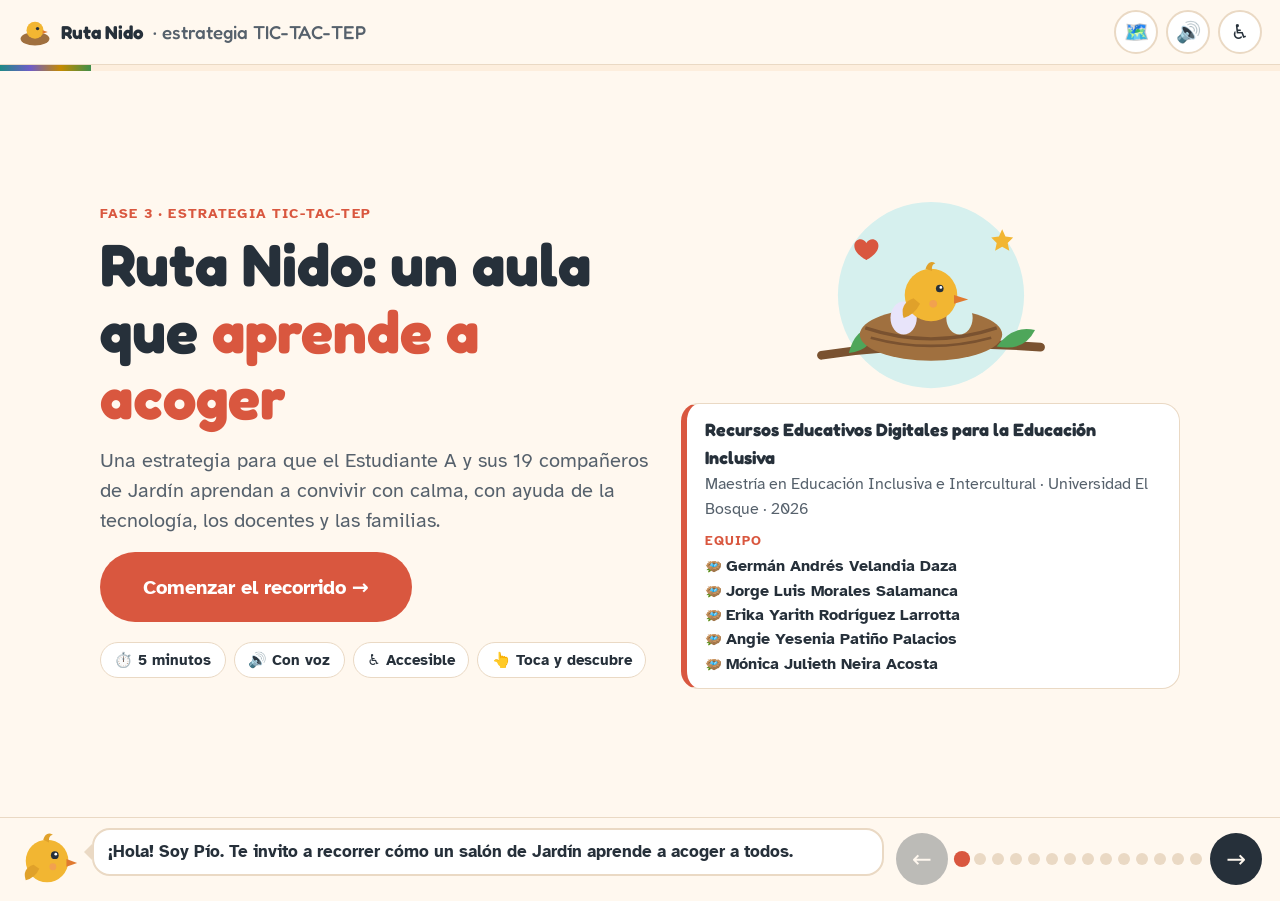
==== commit fb614c9e: "Refactor HTML structure and update styles" ====
--- a/ruta-nido/index.html
+++ b/ruta-nido/index.html
@@ -106,9 +106,10 @@
 /* ===== 1 portada ===== */
 .cover{display:grid; grid-template-columns:1.05fr .95fr; gap:30px; align-items:center}
 @media (max-width:800px){ .cover{grid-template-columns:1fr; text-align:center} .cover .lead{margin:0 auto 1em} }
-.cover h1{font-size:clamp(2.3rem, 6.5vw, 4.4rem); margin-bottom:.25em}
+.cover h1{font-size:clamp(2.1rem, 5vw, 3.5rem); margin-bottom:.25em}
 .cover h1 em{font-style:normal; color:var(--coral)}
-.nest-svg{width:100%; max-width:440px; margin:auto}
+.nest-svg{width:100%; max-width:230px; margin:0 auto; display:block}
+.cover-right .team{margin-top:4px}
 .egg{animation:wiggle 3s ease-in-out infinite; transform-box:fill-box; transform-origin:bottom center}
 .egg.e2{animation-delay:-1s} .egg.e3{animation-delay:-2s}
 @keyframes wiggle{0%,80%,100%{transform:rotate(0)}85%{transform:rotate(-8deg)}90%{transform:rotate(8deg)}95%{transform:rotate(-4deg)}}
@@ -117,6 +118,17 @@
 .chips{display:flex; flex-wrap:wrap; gap:8px; margin-top:1.2rem}
 @media (max-width:800px){ .chips{justify-content:center} }
 .chip{background:var(--surface); border:1px solid var(--line); border-radius:999px; padding:.35em .9em; font-weight:700; font-size:.88rem}
+
+
+/* equipo en portada */
+.team{margin-top:1.3rem; background:var(--surface); border:1px solid var(--line); border-left:6px solid var(--coral); border-radius:18px; padding:12px 18px; text-align:left}
+@media (max-height:720px) and (min-width:801px){ .nest-svg{max-width:170px} .cover h1{font-size:2.6rem} .cover .chips{display:none} }
+.team-course{margin:0 0 .6em; font-size:.95rem; color:var(--ink-soft)}
+.team-course b{color:var(--ink); font-family:var(--fh); font-size:1.05rem}
+.team-label{margin:0 0 .3em; font-weight:700; text-transform:uppercase; letter-spacing:.07em; font-size:.75rem; color:var(--coral)}
+.team-list{list-style:none; margin:0; padding:0; display:grid; gap:1px; font-weight:700; font-size:.95rem; line-height:1.45}
+.team-list li::before{content:"🪺 "; font-size:.85em}
+@media (max-width:800px){ .team{max-width:480px; margin-left:auto; margin-right:auto} }
 
 /* ===== 2 situación ===== */
 .room-wrap{position:relative; max-width:820px; margin:16px auto 0}
@@ -363,7 +375,7 @@
         <button class="btn btn-main btn-big" data-go="1">Comenzar el recorrido →</button>
         <div class="chips"><span class="chip">⏱️ 5 minutos</span><span class="chip">🔊 Con voz</span><span class="chip">♿ Accesible</span><span class="chip">👆 Toca y descubre</span></div>
       </div>
-      <svg class="nest-svg" viewBox="0 0 420 380" aria-hidden="true">
+      <div class="cover-right"><svg class="nest-svg" viewBox="0 0 420 380" aria-hidden="true">
         <circle cx="210" cy="190" r="170" fill="var(--tic-soft)"/>
         <path d="M10 300 Q 200 270 410 285" stroke="#7a5230" stroke-width="16" fill="none" stroke-linecap="round"/>
         <path class="leaf" d="M330 284 q 30 -40 70 -30 q -20 40 -70 30z" fill="#4ea65a"/>
@@ -379,6 +391,18 @@
         <g fill="var(--coral)"><path d="M70 100c0-12 15-17 22-5 7-12 22-7 22 5 0 15-22 26-22 26s-22-11-22-26z" class="egg"/></g>
         <g fill="var(--sun)"><path d="M340 70l6 13 14 2-10 10 3 14-13-7-13 7 3-14-10-10 14-2z" class="egg e2"/></g>
       </svg>
+        <div class="team">
+          <p class="team-course"><b>Recursos Educativos Digitales para la Educación Inclusiva</b><br>Maestría en Educación Inclusiva e Intercultural · Universidad El Bosque · 2026</p>
+          <p class="team-label">Equipo</p>
+          <ul class="team-list">
+            <li>Germán Andrés Velandia Daza</li>
+            <li>Jorge Luis Morales Salamanca</li>
+            <li>Erika Yarith Rodríguez Larrotta</li>
+            <li>Angie Yesenia Patiño Palacios</li>
+            <li>Mónica Julieth Neira Acosta</li>
+          </ul>
+        </div>
+      </div>
     </div>
   </section>
 
@@ -689,7 +713,7 @@
         <a class="btn btn-line" href="recursos/index.html">🧰 Kit de recursos</a>
         <button class="btn btn-main" data-go="0">↺ Volver a empezar</button>
       </div>
-      <p class="credits">Equipo Tejido Diverso · Recursos digitales para la Educación · Maestría en Educación Inclusiva e Intercultural · Universidad El Bosque · 2026. El estudiante se identifica como «Estudiante A» para proteger su identidad. En el aula se usan pictogramas de <a href="https://arasaac.org/" target="_blank" rel="noopener">ARASAAC</a> (Gobierno de Aragón, CC BY-NC-SA); aquí se representan con emojis. Esta página no guarda ni envía datos.</p>
+      <p class="credits">Germán Andrés Velandia Daza, Jorge Luis Morales Salamanca, Erika Yarith Rodríguez Larrotta, Angie Yesenia Patiño Palacios y Mónica Julieth Neira Acosta · Recursos Educativos Digitales para la Educación Inclusiva · Maestría en Educación Inclusiva e Intercultural · Universidad El Bosque · 2026. El estudiante se identifica como «Estudiante A» para proteger su identidad. En el aula se usan pictogramas de <a href="https://arasaac.org/" target="_blank" rel="noopener">ARASAAC</a> (Gobierno de Aragón, CC BY-NC-SA); aquí se representan con emojis. Esta página no guarda ni envía datos.</p>
     </div>
   </section>
   </main>
